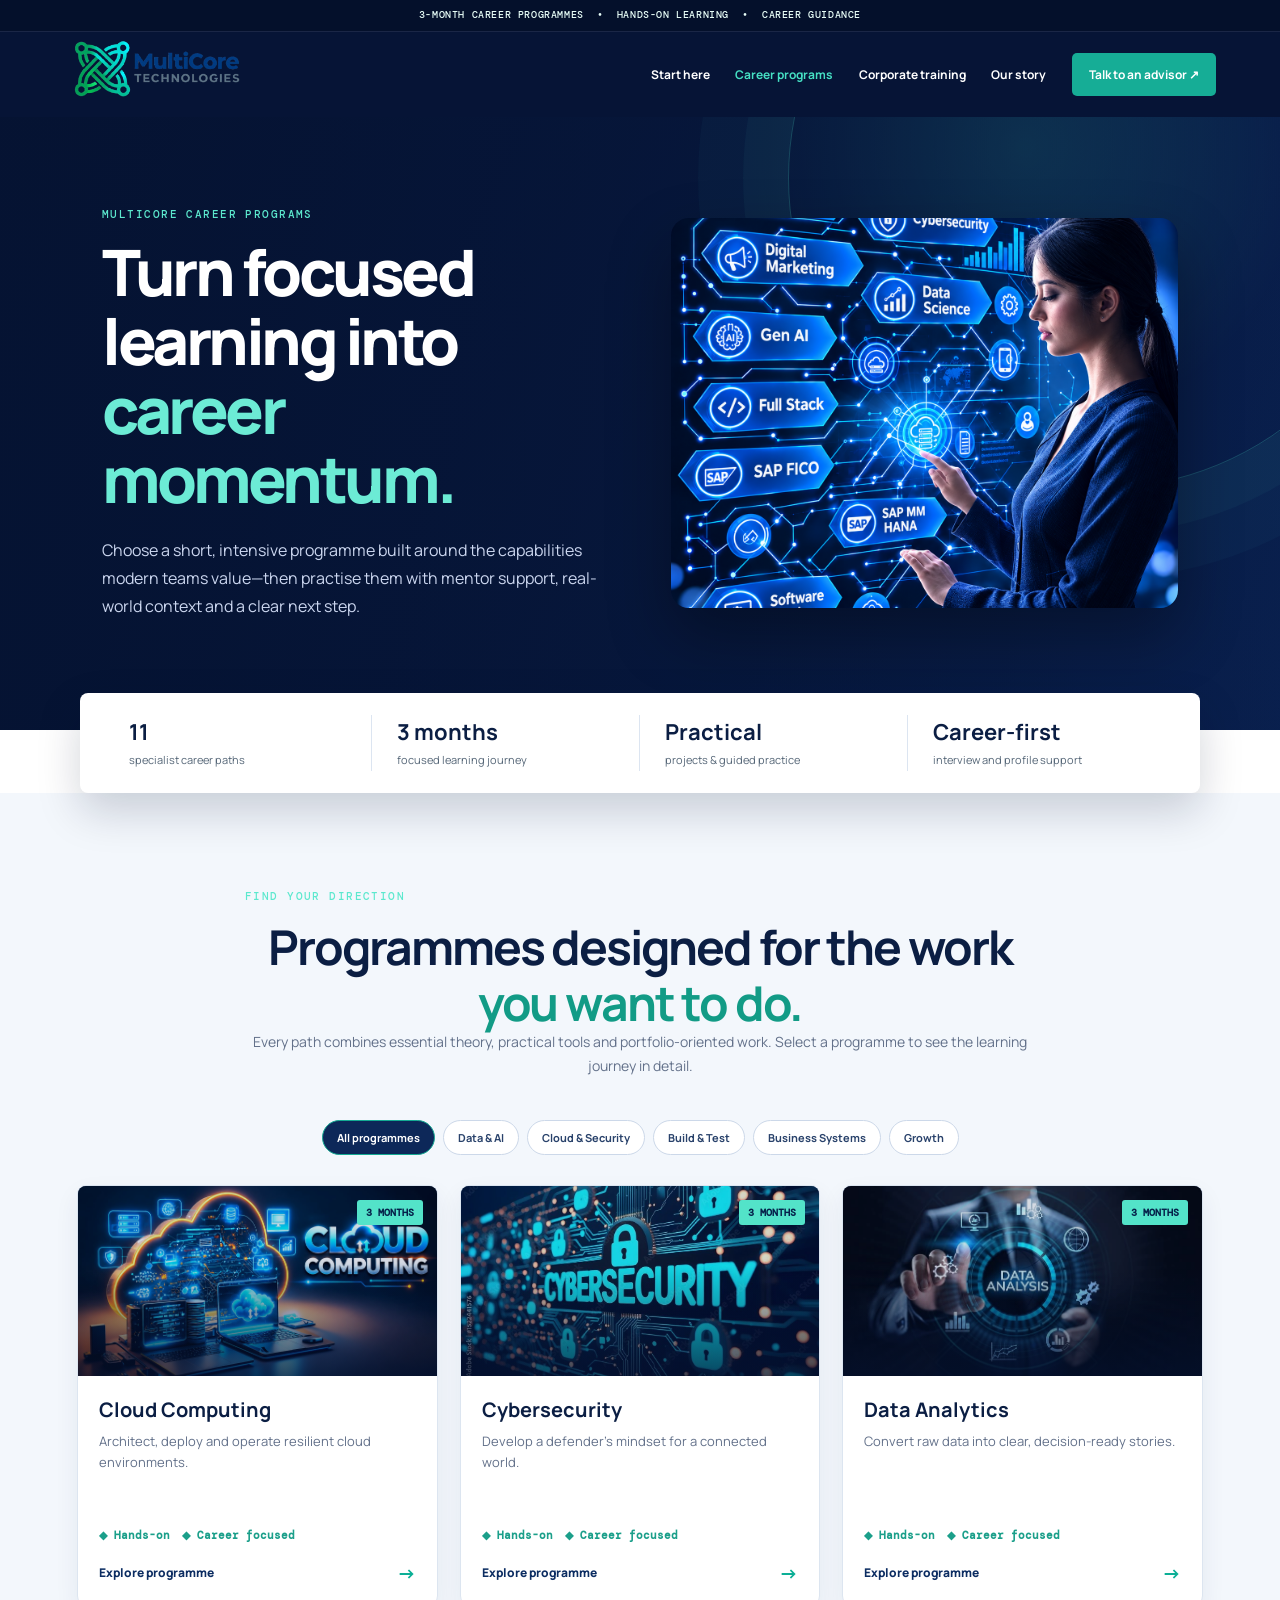
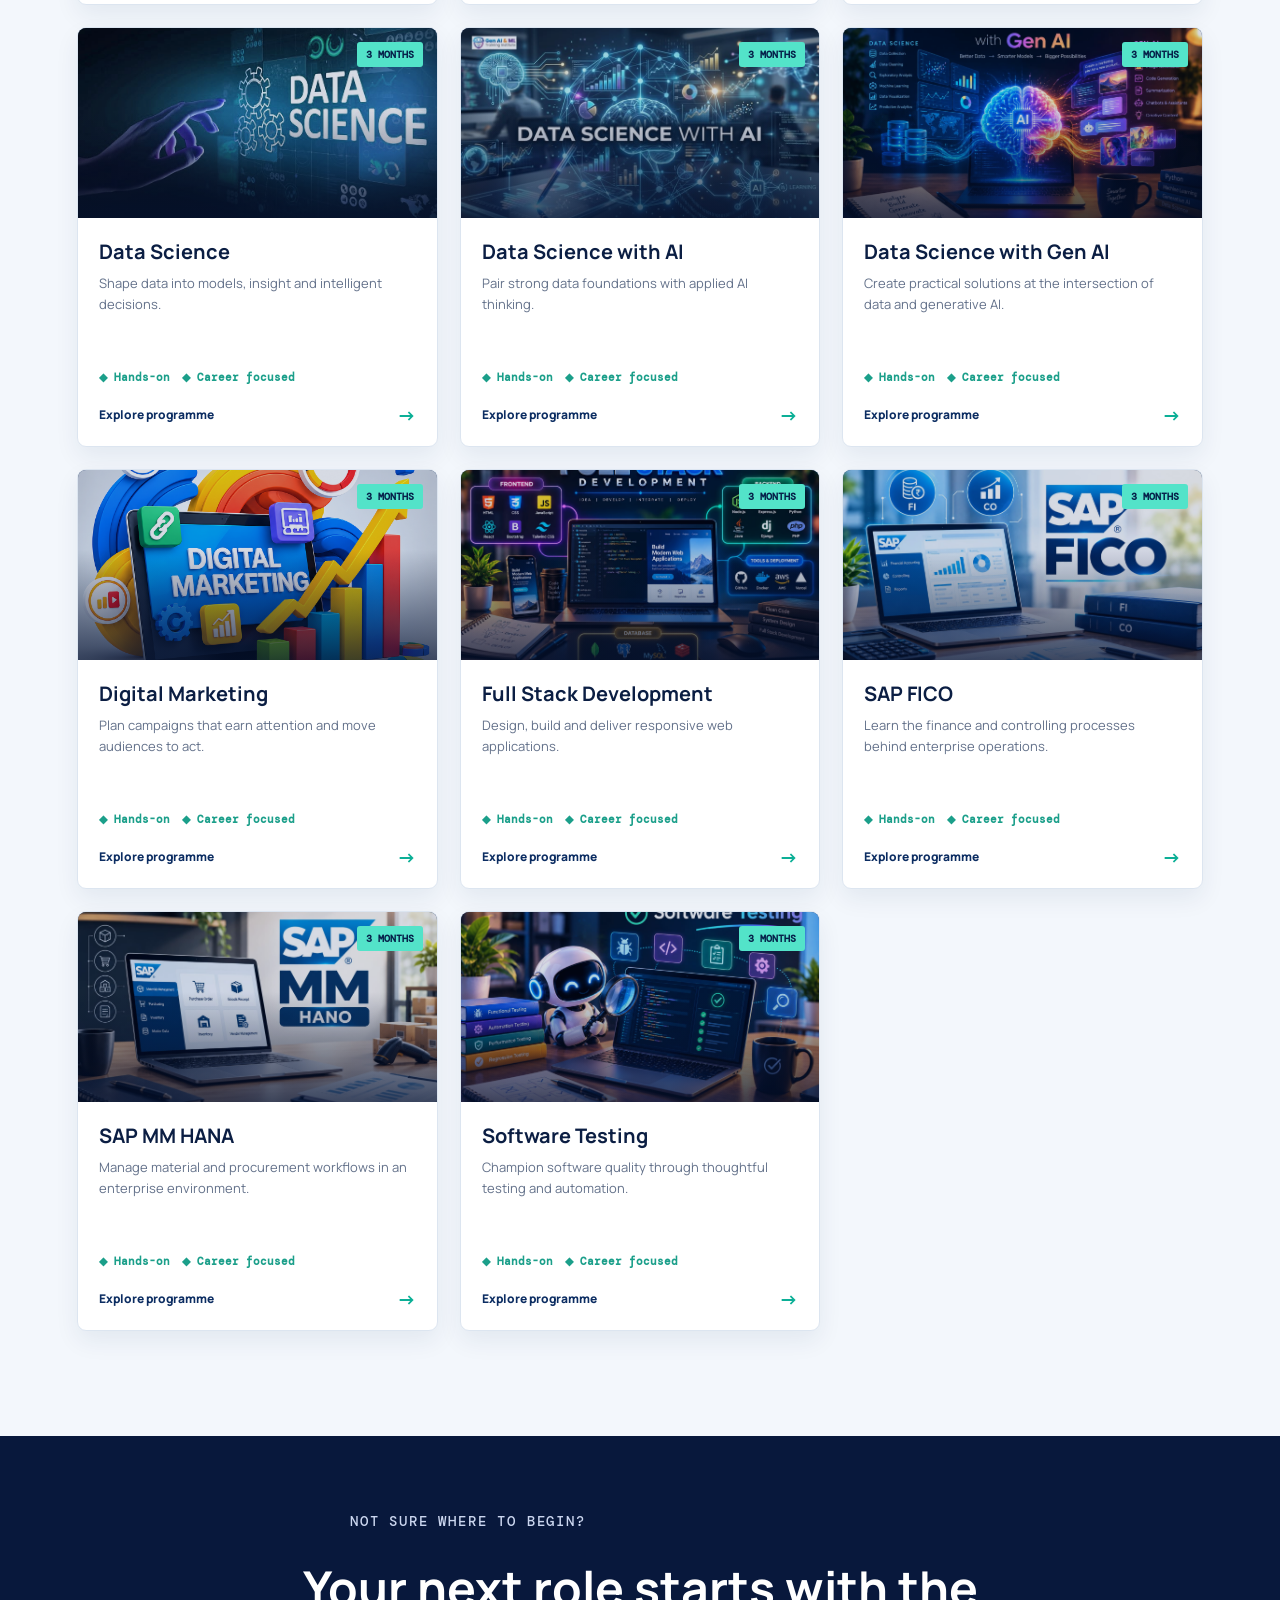
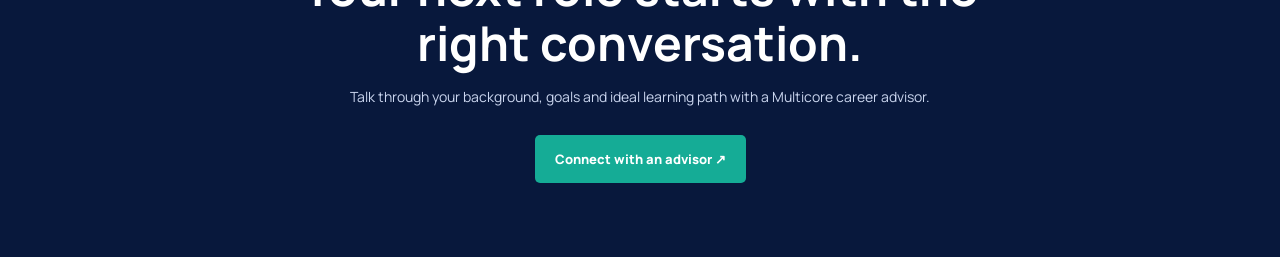
==== career-programs.html @ 1e570db9 "Initial commit" ====
<!doctype html>
<html lang="en">
<head>
  <meta charset="UTF-8" />
  <meta name="viewport" content="width=device-width, initial-scale=1.0" />
  <meta name="description" content="Explore career-focused Cloud Computing, Cybersecurity, Data Analytics, Data Science, AI, Digital Marketing, Full Stack Development, SAP and Software Testing programs in Chennai." />
  <meta name="keywords" content="cloud computing course, cybersecurity course, data analytics course, data science course, data science with AI course, data science with Gen AI course, digital marketing course, full stack development course, SAP FICO course, SAP MM HANA course, software testing course" />
  <title>Career Programs in Cloud, Data, AI, SAP &amp; Software | Multicore Technologies</title>
  <link rel="preconnect" href="https://fonts.googleapis.com" />
  <link rel="preconnect" href="https://fonts.gstatic.com" crossorigin />
  <link href="https://fonts.googleapis.com/css2?family=DM+Mono:wght@400;500&family=Manrope:wght@400;500;600;700;800&display=swap" rel="stylesheet" />
  <link rel="stylesheet" href="styles.css" />
  <link rel="stylesheet" href="protection.css" />
  <script src="seo-protection.js" defer></script>
  <style>
    :root{--cp-navy:#061436;--cp-blue:#0d2859;--cp-mint:#46e0c4;--cp-ink:#0b1e43;--cp-soft:#f3f7fc}
    *{box-sizing:border-box}body{margin:0;color:var(--cp-ink);font-family:Manrope,Arial,sans-serif;background:#fff}.cp-top{padding:8px 5vw;background:#04102b;color:#e9fff9;text-align:center;font:500 10px/1.45 "DM Mono",monospace;letter-spacing:.06em}.cp-nav{height:86px;padding:0 5vw;display:flex;align-items:center;gap:30px;background:var(--cp-navy);border-top:1px solid rgba(255,255,255,.08)}.cp-nav img{width:182px;height:auto}.cp-nav nav{margin-left:auto;display:flex;align-items:center;gap:clamp(14px,2vw,32px)}.cp-nav a{color:#fff;text-decoration:none;font-size:12px;font-weight:700}.cp-nav .active{color:var(--cp-mint)}.cp-nav .talk{padding:13px 17px;background:#16ad96;border-radius:5px}.cp-hero{min-height:435px;padding:76px 8vw 60px;position:relative;overflow:hidden;color:#fff;background:radial-gradient(circle at 80% 5%,rgba(57,226,197,.25),transparent 24%),linear-gradient(115deg,#07143a,#0c2860)}.cp-hero:after{content:"";position:absolute;width:620px;height:620px;border:1px solid rgba(84,234,208,.22);border-radius:50%;right:-130px;top:-250px;box-shadow:0 0 0 45px rgba(74,225,200,.04),0 0 0 90px rgba(74,225,200,.03)}.eyebrow{margin:0 0 16px;color:#5ce8ce;font:500 11px "DM Mono",monospace;letter-spacing:.13em;text-transform:uppercase}.cp-hero h1{position:relative;z-index:1;max-width:760px;margin:0;font-size:clamp(40px,5vw,69px);line-height:1.08;letter-spacing:-.055em}.cp-hero h1 em{color:#6cebd5;font-style:normal}.cp-hero p:not(.eyebrow){position:relative;z-index:1;max-width:600px;margin:23px 0 0;color:#cbd6ef;font-size:16px;line-height:1.75}.cp-stats{position:relative;z-index:2;max-width:1120px;margin:-37px auto 0;padding:22px 24px;display:grid;grid-template-columns:repeat(4,1fr);background:#fff;border-radius:8px;box-shadow:0 18px 44px rgba(4,16,43,.18)}.cp-stats div{padding:2px 25px;border-right:1px solid #dce5f1}.cp-stats div:last-child{border:0}.cp-stats strong{display:block;font-size:22px}.cp-stats span{font-size:11px;color:#567;line-height:1.45}.programmes{padding:96px 6vw 105px;background:var(--cp-soft)}.section-head{max-width:790px;margin:0 auto 42px;text-align:center}.section-head h2{margin:0;font-size:clamp(30px,4vw,48px);line-height:1.16;letter-spacing:-.045em}.section-head h2 em{font-style:normal;color:#129b86}.section-head p:not(.eyebrow){color:#63718a;font-size:14px;line-height:1.7}.filter-row{display:flex;justify-content:center;flex-wrap:wrap;gap:8px;margin-bottom:30px}.filter-row button{border:1px solid #ccd8e9;border-radius:99px;padding:9px 14px;background:#fff;color:#29426b;font:700 11px Manrope;cursor:pointer}.filter-row button.is-active,.filter-row button:hover{border-color:#14aa93;background:#0d2859;color:#fff}.course-grid{max-width:1200px;margin:auto;display:grid;grid-template-columns:repeat(3,1fr);gap:22px}.course-card{display:flex;flex-direction:column;color:inherit;text-decoration:none;min-height:420px;overflow:hidden;background:#fff;border:1px solid #dce5f0;border-radius:9px;box-shadow:0 10px 24px rgba(20,43,80,.07);transition:transform .2s,box-shadow .2s}.course-card:hover{transform:translateY(-6px);box-shadow:0 18px 36px rgba(20,43,80,.15)}.course-card__image{height:190px;position:relative;overflow:hidden;background:#0b2456}.course-card__image img{width:100%;height:100%;object-fit:cover;opacity:.84;transition:transform .3s}.course-card:hover img{transform:scale(1.06)}.course-card__image:after{content:"";position:absolute;inset:0;background:linear-gradient(180deg,transparent 42%,rgba(4,17,46,.72))}.course-card__tag{position:absolute;z-index:1;right:14px;top:14px;padding:6px 9px;border-radius:3px;background:#53e3c9;color:#06214a;font:700 10px "DM Mono",monospace}.course-card__body{padding:21px 21px 18px;display:flex;flex:1;flex-direction:column}.course-card h3{margin:0 0 9px;font-size:20px;line-height:1.25}.course-card p{margin:0;color:#63718a;font-size:13px;line-height:1.65}.course-card__meta{display:flex;gap:12px;margin-top:auto;padding-top:17px;color:#1b9f8a;font:700 11px "DM Mono",monospace}.course-card__link{margin-top:18px;display:flex;justify-content:space-between;align-items:center;color:#0c2d62;text-decoration:none;font-size:12px;font-weight:800}.course-card__link span{font-size:19px;color:#0baf96}.cp-cta{padding:74px 8vw;background:#08183c;color:#fff;text-align:center}.cp-cta h2{max-width:780px;margin:0 auto 14px;font-size:clamp(30px,4vw,48px);line-height:1.16}.cp-cta p{max-width:580px;margin:0 auto 26px;color:#cbd6ef;font-size:14px;line-height:1.7}.cp-cta a{display:inline-block;padding:15px 20px;background:#15ac96;border-radius:5px;color:#fff;text-decoration:none;font-size:13px;font-weight:800}@media(max-width:850px){.cp-nav nav{display:none}.cp-nav{justify-content:space-between}.cp-stats{margin:-25px 20px 0;grid-template-columns:1fr 1fr;gap:15px}.cp-stats div:nth-child(2){border:0}.course-grid{grid-template-columns:1fr 1fr}.programmes{padding:70px 5vw}.cp-hero{padding-left:6vw}}@media(max-width:540px){.cp-nav{height:70px}.cp-nav img{width:150px}.cp-hero{min-height:390px;padding:65px 7vw}.cp-stats{padding:17px 7px}.cp-stats div{padding:2px 14px}.cp-stats strong{font-size:18px}.course-grid{grid-template-columns:1fr}.course-card{min-height:390px}.course-card__image{height:180px}}
    /* Career-programme enhancements */
    .cp-hero{min-height:600px;padding:90px 8vw 110px}.cp-hero__video{position:absolute;inset:0;width:100%;height:100%;object-fit:cover;opacity:.27;pointer-events:none}.cp-hero:before{content:"";position:absolute;z-index:0;inset:0;background:linear-gradient(90deg,rgba(5,19,50,.94),rgba(5,19,50,.68) 57%,rgba(5,19,50,.4))}.cp-hero__inner{position:relative;z-index:1;max-width:1320px;margin:auto;display:grid;grid-template-columns:minmax(0,1.02fr) minmax(360px,.98fr);align-items:center;gap:42px}.cp-hero__copy{animation:slideFromLeft .8s cubic-bezier(.22,1,.36,1) both}.cp-hero__art{justify-self:end;width:min(100%,550px);height:390px;overflow:hidden;border-radius:18px;box-shadow:0 28px 64px rgba(0,0,0,.33);animation:slideFromRight .9s .12s cubic-bezier(.22,1,.36,1) both}.cp-hero__art img{width:100%;height:100%;object-fit:cover;object-position:center}.cp-hero h1,.cp-hero p:not(.eyebrow){position:static}.section-head{opacity:0;transform:translateY(32px);transition:opacity .6s cubic-bezier(.22,1,.36,1),transform .6s cubic-bezier(.22,1,.36,1)}.section-head.is-visible{opacity:1;transform:none}.course-card:not(.is-visible){opacity:0;transform:translateY(34px)}.course-card.is-visible{animation:cardReveal .55s cubic-bezier(.22,1,.36,1) both;animation-delay:calc(var(--row-index) * 180ms)}@keyframes slideFromLeft{from{opacity:0;transform:translateX(-52px)}to{opacity:1;transform:none}}@keyframes slideFromRight{from{opacity:0;transform:translateX(70px)}to{opacity:1;transform:none}}@keyframes cardReveal{to{opacity:1;transform:none}}@media(prefers-reduced-motion:reduce){.cp-hero__copy,.cp-hero__art,.course-card.is-visible{animation:none}.section-head,.course-card:not(.is-visible){opacity:1;transform:none}}@media(max-width:850px){.cp-hero__inner{grid-template-columns:1fr}.cp-hero__art{justify-self:start;width:min(100%,600px);height:300px}}@media(max-width:540px){.cp-hero{min-height:0;padding:60px 7vw 75px}.cp-hero__art{height:230px}}
  </style>
</head>
<body>
  <div class="cp-top">3-MONTH CAREER PROGRAMMES &nbsp;•&nbsp; HANDS-ON LEARNING &nbsp;•&nbsp; CAREER GUIDANCE</div>
  <header class="cp-nav"><a href="index.html"><img src="assets/multicore-logo-new.png" alt="Multicore Technologies" /></a><nav><a href="index.html">Start here</a><a class="active" href="career-programs.html">Career programs</a><a href="corporate-training.html">Corporate training</a><a href="index.html#our-story">Our story</a><a class="talk" href="index.html#contact">Talk to an advisor ↗</a></nav></header>
  <main>
    <section class="cp-hero"><video class="cp-hero__video" autoplay muted loop playsinline aria-hidden="true"><source src="assets/analytics-hero.mp4" type="video/mp4"></video><div class="cp-hero__inner"><div class="cp-hero__copy"><p class="eyebrow">Multicore Career Programs</p><h1>Turn focused learning into <em>career momentum.</em></h1><p>Choose a short, intensive programme built around the capabilities modern teams value—then practise them with mentor support, real-world context and a clear next step.</p></div><div class="cp-hero__art"><img src="assets/career-images/hero%20section.png" alt="Career programmes across cloud, data, AI and business technology" /></div></div></section>
    <section class="cp-stats" aria-label="Programme highlights"><div><strong>11</strong><span>specialist career paths</span></div><div><strong>3 months</strong><span>focused learning journey</span></div><div><strong>Practical</strong><span>projects &amp; guided practice</span></div><div><strong>Career-first</strong><span>interview and profile support</span></div></section>
    <section class="programmes"><div class="section-head"><p class="eyebrow">Find your direction</p><h2>Programmes designed for the work <em>you want to do.</em></h2><p>Every path combines essential theory, practical tools and portfolio-oriented work. Select a programme to see the learning journey in detail.</p></div><div class="filter-row" aria-label="Course filters"><button class="is-active" data-filter="all">All programmes</button><button data-filter="data">Data &amp; AI</button><button data-filter="cloud">Cloud &amp; Security</button><button data-filter="build">Build &amp; Test</button><button data-filter="business">Business Systems</button><button data-filter="growth">Growth</button></div><div class="course-grid" id="course-grid"></div></section>
    <section class="cp-cta"><p class="eyebrow">Not sure where to begin?</p><h2>Your next role starts with the right conversation.</h2><p>Talk through your background, goals and ideal learning path with a Multicore career advisor.</p><a href="index.html#contact">Connect with an advisor ↗</a></section>
  </main>
  <script src="courses.js"></script><script>
    const grid=document.querySelector('#course-grid');
    const imageMap={cloud:'assets/course-cloud.jpeg',security:'assets/career-images/cybersecurity.png',analytics:'assets/career-images/data%20analytics.png',science:'assets/career-images/data%20science.png',ai:'assets/career-images/data%20science%20with%20ai.png',genai:'assets/course-genai.jpeg',marketing:'assets/career-images/digital%20marketing.png',fullstack:'assets/course-fullstack.jpeg',fico:'assets/course-fico.jpeg',mm:'assets/course-mm.jpeg',testing:'assets/course-testing.jpeg'};
    let observer;
    function card(c,index){return `<a class="course-card" data-category="${c.category}" style="--row-index:${Math.floor(index / 3)}" href="course.html?course=${c.key}" aria-label="Explore ${c.title} programme"><div class="course-card__image"><img src="${imageMap[c.key]}" alt="${c.title} programme"/><span class="course-card__tag">3 MONTHS</span></div><div class="course-card__body"><h3>${c.title}</h3><p>${c.cardText}</p><div class="course-card__meta"><span>◆ Hands-on</span><span>◆ Career focused</span></div><span class="course-card__link">Explore programme <span>→</span></span></div></a>`}
    function revealCards(){const cards=grid.querySelectorAll('.course-card');if(observer)observer.disconnect();observer=new IntersectionObserver(entries=>entries.forEach(entry=>{if(entry.isIntersecting){cards.forEach(item=>item.classList.add('is-visible'));observer.disconnect()}}),{threshold:.12});observer.observe(grid)}
    function render(filter='all'){const courses=filter==='all'?COURSES:COURSES.filter(course=>course.category===filter);grid.innerHTML=courses.map(card).join('');revealCards()}
    document.querySelectorAll('[data-filter]').forEach(button=>button.addEventListener('click',()=>{document.querySelectorAll('[data-filter]').forEach(item=>item.classList.remove('is-active'));button.classList.add('is-active');render(button.dataset.filter)}));
    const heading=document.querySelector('.section-head');
    const headingObserver=new IntersectionObserver(entries=>entries.forEach(entry=>{if(entry.isIntersecting){heading.classList.add('is-visible');headingObserver.disconnect()}}),{threshold:.25});
    headingObserver.observe(heading);
    const requestedFilter=new URLSearchParams(location.search).get('filter');
    const filterButton=document.querySelector(`[data-filter="${requestedFilter}"]`);
    if(filterButton){document.querySelectorAll('[data-filter]').forEach(item=>item.classList.remove('is-active'));filterButton.classList.add('is-active');render(requestedFilter)}else render();
  </script>
</body></html>
---- styles.css ----
:root{--navy:#071436;--navy2:#0d2154;--violet:#6c51ef;--violet-light:#ede9ff;--paper:#fbfbff;--surface:#f4f5fb;--ink:#11172c;--muted:#667088;--line:#e1e4ef;--green:#16aa92}*{box-sizing:border-box}html{scroll-behavior:smooth}body{margin:0;background:var(--paper);color:var(--ink);font-family:Manrope,Arial,sans-serif}button,input,select,textarea{font:inherit}button{cursor:pointer}a{color:inherit}.announcement{min-height:42px;padding:9px 4vw;background:#06132f;color:#eafff9;display:flex;gap:14px;justify-content:center;align-items:center;text-align:center;font:500 11px/1.25 "DM Mono",monospace;letter-spacing:.03em}.announcement a,footer a{color:#42e1c5;display:flex;gap:5px;align-items:center;font-weight:700;text-decoration:none;white-space:nowrap}.announcement svg,footer svg{width:13px}.site-header{height:95px;padding:0 5vw;display:flex;align-items:center;justify-content:space-between;border-bottom:1px solid rgba(255,255,255,.13);background:var(--navy);position:sticky;top:0;z-index:5}.brand img{display:block;width:205px;height:auto;filter:brightness(1.2) saturate(1.2) drop-shadow(0 0 12px rgba(49,224,189,.26))}.desktop-nav{display:flex;gap:clamp(12px,1.4vw,25px);margin-left:auto;margin-right:clamp(16px,2.6vw,40px)}.desktop-nav a{font-size:11px;font-weight:700;color:#fff;text-decoration:none;white-space:nowrap;transition:color .18s ease,text-shadow .18s ease}.desktop-nav a:hover,.desktop-nav a:focus-visible{color:#42e1c5;text-shadow:0 0 13px rgba(66,225,197,.35);outline:0}.header-action,.primary-button{border:0;border-radius:5px;background:var(--green);color:#fff;font-weight:800;font-size:13px;padding:14px 18px;display:inline-flex;align-items:center;gap:12px;text-decoration:none;box-shadow:0 8px 18px rgba(12,161,137,.22)}.header-action svg,.primary-button svg{width:16px}.header-action:hover,.primary-button:hover{background:#128e7b}.hero{min-height:625px;display:grid;grid-template-columns:1.08fr .92fr;position:relative;overflow:hidden;background:#071436;border-bottom:1px solid rgba(255,255,255,.12)}.hero:before{content:"";position:absolute;inset:0;pointer-events:none;opacity:.76;background:radial-gradient(circle at 76% 26%,rgba(45,215,183,.16),transparent 20%),radial-gradient(circle at 57% 89%,rgba(89,105,255,.24),transparent 29%),linear-gradient(118deg,transparent 45%,rgba(54,228,196,.07) 46%,transparent 47%)}.hero:after{content:"";position:absolute;width:62vw;height:62vw;right:-24vw;top:-37vw;border:1px solid rgba(83,234,204,.19);border-radius:50%;box-shadow:0 0 0 52px rgba(83,234,204,.035),0 0 0 104px rgba(83,234,204,.02);animation:hero-pulse 7s ease-in-out infinite;pointer-events:none}.hero-copy,.hero-art{position:relative;z-index:1}.hero-copy{padding:68px 7vw 62px 10vw;align-self:center;color:#fff}.eyebrow{margin:0 0 18px;font:500 11px/1.2 "DM Mono",monospace;text-transform:uppercase;letter-spacing:.1em;color:var(--violet);display:flex;gap:9px;align-items:center}.eyebrow span{width:22px;height:2px;background:currentColor;display:block}h1,h2,h3,p{margin-top:0}h1{font-size:clamp(42px,4.15vw,65px);line-height:1.1;letter-spacing:0;margin-bottom:20px;font-weight:800}em{font-style:normal;color:#8e78ff}.hero-copy .eyebrow{color:#42e1c5}.hero-copy h1 em{color:#73efd9;text-shadow:0 0 22px rgba(66,225,197,.18)}.hero-intro{max-width:570px;line-height:1.63;font-size:14px;color:#c7cde1;margin-bottom:26px}.hero-intro strong{color:#fff}.hero-actions{display:flex;gap:22px;align-items:center}.text-button{border:0;padding:0;background:transparent;color:#fff;font-size:13px;font-weight:800;display:flex;gap:8px;align-items:center}.text-button:hover{color:#42e1c5}.text-button svg{width:15px}.hero-art{min-height:625px;overflow:hidden;background:linear-gradient(135deg,rgba(9,36,72,.35),rgba(7,20,54,.08))}.hero-image{position:absolute;top:50%;right:10vw;width:min(72%,500px);height:auto;aspect-ratio:1.08;display:block;object-fit:cover;object-position:center 60%;border-radius:76px 22px 76px 22px;box-shadow:0 22px 52px rgba(0,7,25,.42),0 0 0 1px rgba(127,255,230,.16);transform:translateY(-50%)}.hero-art:after{content:"";position:absolute;inset:0;background:linear-gradient(90deg,rgba(7,20,54,.44),transparent 48%);pointer-events:none}.hero-note,.art-label{z-index:1}.hero-note{position:absolute;bottom:60px;left:55px;padding:17px 21px;background:#fff;display:flex;gap:12px;align-items:center;box-shadow:8px 8px 0 rgba(0,0,0,.18)}.hero-note p{margin:0;font-size:12px;line-height:1.55;font-weight:800;color:var(--ink)}.note-icon{width:36px;height:36px;display:grid;place-items:center;background:#dcfff7;color:#078d79}.note-icon svg{width:17px}.art-label{position:absolute;right:49px;bottom:35px;margin:0;font:500 10px/1.7 "DM Mono",monospace;letter-spacing:.12em;color:#d5fff5;text-align:right}.art-label span{color:#65e6cf}.trust-strip{display:grid;grid-template-columns:repeat(5,1fr);padding:24px 10vw;background:#fff;border-bottom:1px solid var(--line)}.trust-strip div{padding:4px 22px;border-right:1px solid var(--line);display:grid;gap:3px}.trust-strip div:first-child{padding-left:0}.trust-strip div:last-child{border:0}.trust-strip strong{font-size:12px}.trust-strip span{font:500 11px "DM Mono",monospace;color:#078d79}.section{padding:115px 10vw}.section-heading{display:flex;justify-content:space-between;gap:60px;align-items:end;margin-bottom:50px}.section-heading h2,.approach h2,.contact h2{font-size:clamp(35px,4vw,57px);line-height:1.12;letter-spacing:0;margin:0;font-weight:800}.section-heading>p{max-width:340px;margin:0;color:var(--muted);font-size:14px;line-height:1.75}.program-grid{display:grid;grid-template-columns:1.05fr 1fr 1fr;grid-auto-rows:295px;gap:14px}.program-card{padding:25px;position:relative;text-decoration:none;color:var(--ink);display:flex;flex-direction:column;overflow:hidden;background:var(--surface);border:1px solid var(--line);border-radius:6px;transition:transform .2s ease,box-shadow .2s ease}.program-card:hover{transform:translateY(-5px);box-shadow:0 16px 30px rgba(19,28,64,.11)}.program-card.featured{grid-row:span 2;background:var(--violet-light);border-color:#dcd5ff}.program-card.dark{background:var(--navy);border-color:var(--navy);color:#fff}.program-card.coral{background:#e8edff;border-color:#d8e0ff}.program-card.light{background:#fff}.program-card.lime{background:#f0edff;border-color:#dfd9ff}.course-number{font:400 11px "DM Mono",monospace;margin-bottom:auto;opacity:.7}.program-card>svg{width:41px;height:41px;margin-bottom:22px;stroke-width:1.5;color:var(--violet)}.program-card.dark>svg{color:#a695ff}.program-card h3{font-size:25px;margin:0 0 8px}.program-card>p:not(.course-number){font-size:13px;line-height:1.65;margin:0;opacity:.8}.program-card span{color:var(--violet);font-weight:800;font-size:12px;margin-top:20px;display:flex;align-items:center;gap:6px}.program-card.dark span{color:#c7bcff}.program-card span svg{width:15px}.approach{background:var(--navy);color:#fff;display:grid;grid-template-columns:1fr 1fr;gap:10vw;align-items:center}.approach-copy .eyebrow{color:#bdb4ff}.approach-copy h2{margin-bottom:28px}.approach-copy>p:not(.eyebrow){line-height:1.8;font-size:15px;color:#c6cee4;max-width:530px}.inline-link{display:inline-flex;gap:10px;align-items:center;color:#b9aaff;font-weight:800;text-decoration:none;font-size:13px;margin-top:16px}.inline-link svg{width:17px}.approach-visual{height:360px;position:relative;background:var(--navy2);overflow:hidden;display:grid;place-items:center}.core-word{width:105px;height:105px;border-radius:50%;background:var(--violet);color:#fff;display:grid;place-items:center;font-size:28px;font-weight:800;z-index:2}.orbit{position:absolute;border:1px solid rgba(210,216,255,.55);border-radius:50%}.orbit-1{width:280px;height:135px;transform:rotate(-25deg)}.orbit-2{width:350px;height:180px;transform:rotate(55deg)}.visual-tag{z-index:3;background:#fff;color:var(--ink);padding:7px 10px;font:500 10px "DM Mono",monospace;position:absolute}.tag-1{top:55px;left:51px}.tag-2{right:36px;top:137px}.tag-3{bottom:45px;left:95px}.modes{background:#f3f4fb}.mode-grid{display:grid;grid-template-columns:repeat(3,1fr);gap:14px}.mode-grid article{background:#fff;padding:34px 30px;min-height:230px;border:1px solid var(--line);border-top:4px solid var(--violet);border-radius:6px}.mode-grid article:nth-child(2){border-top-color:#5474e8}.mode-grid article:nth-child(3){border-top-color:#9a84ff}.mode-grid svg{width:31px;height:31px;margin-bottom:32px;stroke-width:1.5;color:var(--violet)}.mode-grid h3{font-size:18px;margin-bottom:10px}.mode-grid p{font-size:13px;line-height:1.75;color:var(--muted);margin:0}.contact{padding:100px 10vw;display:grid;grid-template-columns:1.2fr .8fr;gap:80px;background:linear-gradient(112deg,#16aa92,#087666);color:#fff}.contact .eyebrow{color:#d7fff5}.contact h2 em{color:#fff}.contact-details{border-left:1px solid rgba(255,255,255,.36);padding-left:40px;display:flex;flex-direction:column;gap:20px;align-items:flex-start}.contact-details a,.contact-details p{margin:0;color:#fff;font-size:14px;line-height:1.7;text-decoration:none;font-weight:700}.contact-details svg{width:16px;vertical-align:middle;margin-right:5px}.contact .primary-button{background:var(--navy);color:#fff;margin-top:10px}footer{padding:25px 10vw;background:#050e29;color:#bfc9e2;font:400 11px "DM Mono",monospace;display:flex;justify-content:space-between}.modal-backdrop{position:fixed;inset:0;z-index:20;background:rgba(5,14,41,.78);backdrop-filter:blur(6px);display:grid;place-items:center;padding:24px}.modal-backdrop.is-hidden{display:none}.enquiry-card{width:min(1040px,100%);max-height:calc(100vh - 48px);overflow:auto;display:grid;grid-template-columns:.82fr 1.18fr;background:#fff;border-radius:8px;box-shadow:0 22px 65px rgba(5,14,41,.34);position:relative}.close-modal{position:absolute;top:16px;right:16px;width:38px;height:38px;border:0;border-radius:50%;background:rgba(7,20,54,.8);color:#fff;display:grid;place-items:center;z-index:2}.close-modal svg{width:18px}.modal-art{min-height:660px;background:#062462;overflow:hidden}.modal-art img{display:block;width:100%;height:100%;object-fit:cover;object-position:center}#enquiry-form{padding:45px 48px 34px;display:grid;grid-template-columns:1fr 1fr;gap:14px 17px;align-content:start}#enquiry-form>label{padding:0;margin:0;display:grid;gap:7px;color:var(--ink);font-size:11px;font-weight:800}#enquiry-form input,#enquiry-form select,#enquiry-form textarea{width:100%;border:1px solid #dce0ea;background:#fff;padding:11px 12px;border-radius:5px;color:var(--ink);font-size:12px;outline-color:var(--violet)}#enquiry-form .form-heading,#enquiry-form .full-width,#enquiry-form .submit-button,#enquiry-form .privacy-note{grid-column:span 2}.form-heading{padding-right:40px;margin-bottom:5px}.form-heading h2{font-size:30px;line-height:1.16;margin:0 0 12px;font-weight:800}.form-heading h2 em{display:block;color:var(--violet)}.form-heading p{margin:0;color:var(--muted);font-size:13px;line-height:1.65}.consultation{margin-top:3px;padding-top:18px;border-top:1px solid var(--line)}.consultation h3{margin:0 0 11px;font-size:15px;line-height:1.35;text-transform:uppercase}.consultation h3 svg{width:16px;vertical-align:middle;color:var(--violet)}.consultation label{display:grid;gap:7px;color:var(--ink);font-size:11px;font-weight:800}.consultation textarea{resize:vertical;min-height:64px}.submit-button{justify-content:center;margin-top:2px;background:var(--navy)}.privacy-note{margin:0;display:flex;align-items:center;justify-content:center;gap:6px;color:#78839a;font-size:11px;font-weight:600}.privacy-note svg{width:13px;color:var(--violet)}.enquiry-status{position:absolute;z-index:4;inset:0;display:grid;place-items:center;padding:26px;opacity:0;pointer-events:none}.enquiry-status__panel{width:min(510px,100%);padding:48px 45px 43px;background:#fff;color:var(--ink);text-align:center;border-radius:8px;box-shadow:0 25px 70px rgba(5,14,41,.38);transform:translateY(18px) scale(.95)}.enquiry-status__eyebrow{margin:0 0 19px;font:500 10px/1.2 "DM Mono",monospace;letter-spacing:.12em;text-transform:uppercase;color:var(--violet)}.enquiry-status h2{margin:0 0 18px;font-size:33px;line-height:1.16}.enquiry-status p:not(.enquiry-status__eyebrow){max-width:360px;margin:0 auto;color:var(--muted);font-size:14px;line-height:1.7}.enquiry-status strong{display:block;margin-top:18px;color:var(--ink);font-size:15px;line-height:1.5}.is-showing-status .enquiry-card{pointer-events:none;opacity:.13;transform:scale(.96);filter:blur(3px)}.is-showing-status .enquiry-status{opacity:1;pointer-events:auto}.is-showing-status .enquiry-status__panel{animation:status-arrive .42s cubic-bezier(.22,.8,.3,1) forwards}.is-success .enquiry-status__panel{border-top:5px solid var(--violet)}.is-farewell .enquiry-status__panel{border-top:5px solid #a9afbd}@keyframes status-arrive{to{transform:translateY(0) scale(1)}}@keyframes hero-pulse{0%,100%{transform:scale(1);opacity:.55}50%{transform:scale(1.08);opacity:1}}@media(max-width:1120px){.desktop-nav{gap:13px;margin-right:18px}.desktop-nav a{font-size:10px}.brand img{width:170px}.header-action{padding:13px 14px}}@media(max-width:850px){.desktop-nav{display:none}.hero{grid-template-columns:1fr}.hero-copy{padding:62px 8vw 58px}.hero-art{min-height:380px}.hero-image{top:50%;right:8%;width:min(74%,440px);height:78%;transform:translateY(-50%);border-radius:58px 18px 58px 18px}.trust-strip{padding:20px 8vw;grid-template-columns:1fr 1fr;gap:14px}.trust-strip div:nth-child(2),.trust-strip div:nth-child(4){border-right:0}.trust-strip div:nth-child(3),.trust-strip div:nth-child(5){padding-left:0}.section,.contact{padding:75px 8vw}.program-grid{grid-template-columns:1fr 1fr;grid-auto-rows:260px}.program-card.featured{grid-row:span 1}.approach,.contact{grid-template-columns:1fr;gap:45px}.contact-details{border-left:0;border-top:1px solid rgba(255,255,255,.36);padding:30px 0 0}.enquiry-card{grid-template-columns:1fr;max-width:610px}.modal-art{min-height:230px;max-height:260px}.modal-art img{object-position:center 48%}#enquiry-form{padding:32px 34px}}@media(max-width:540px){.announcement{font-size:9px;line-height:1.45;padding:8px 7vw}.announcement a{display:none}.site-header{height:75px}.brand img{width:150px}.header-action{font-size:0;width:40px;height:40px;padding:0;justify-content:center}.header-action svg{width:17px}.hero-copy{padding:58px 8vw}.hero-copy h1{font-size:39px}.hero-intro{font-size:13px}.hero-actions{flex-wrap:wrap;gap:18px}.hero-art{min-height:310px}.hero-image{right:8%;width:76%;height:78%;border-radius:46px 16px 46px 16px}.hero-note{bottom:24px;left:8%;padding:13px 15px}.hero-note p{font-size:10px}.note-icon{width:31px;height:31px}.art-label{display:none}.trust-strip{grid-template-columns:1fr;gap:0}.trust-strip div,.trust-strip div:nth-child(n){padding:13px 0;border-right:0;border-bottom:1px solid var(--line)}.trust-strip div:last-child{border-bottom:0}.section-heading{display:block;margin-bottom:36px}.section-heading>p{margin-top:18px}.program-grid,.mode-grid{grid-template-columns:1fr}.program-grid{grid-auto-rows:245px}.approach-visual{height:280px}.contact{padding:70px 8vw}.contact h2{font-size:39px}footer{padding:21px 8vw}.enquiry-card{max-height:calc(100vh - 28px)}.modal-backdrop{padding:14px}.modal-art{min-height:185px;max-height:210px}#enquiry-form{padding:27px 25px;grid-template-columns:1fr}#enquiry-form .form-heading,#enquiry-form .full-width,#enquiry-form .submit-button,#enquiry-form .privacy-note{grid-column:span 1}.form-heading{padding-right:24px}.form-heading h2{font-size:27px}.privacy-note{text-align:center;align-items:flex-start}.privacy-note svg{flex:0 0 auto;margin-top:1px}}@media(prefers-reduced-motion:reduce){.hero:after{animation:none}}
/* Connector-label layout and brush-style arrow overrides */
body .advantages .advantage-card h3{top:calc(50% - 75px);bottom:auto;left:calc(100% + (var(--gap) / 2));width:calc(var(--gap) + 54px);font-size:12px;line-height:1.35}body .advantages .advantage-card:not(.step-12)::after{top:calc(50% - 7px);height:92px;width:calc(100% + var(--gap) - 18px);background:transparent url("assets/journey-arrow.svg") center/100% 100% no-repeat}body .advantages .advantage-card:not(.step-12)::before{display:none}body .advantages .step-3::after,body .advantages .step-6::after,body .advantages .step-9::after{width:92px;height:102px;left:calc(50% - 46px);top:calc(100% + 8px);background-size:100% 100%;transform:rotate(90deg);transform-origin:center}body .advantages .step-4 h3,body .advantages .step-5 h3,body .advantages .step-10 h3,body .advantages .step-11 h3{left:calc(-1 * (var(--gap) / 2))}body .advantages .step-4::after,body .advantages .step-5::after,body .advantages .step-10::after,body .advantages .step-11::after{right:calc(100% + 8px);left:auto;transform:scaleX(-1);transform-origin:center}body .advantages .step-12 h3{top:calc(100% + 14px);bottom:auto;left:50%;width:calc(100% + 38px);font-size:13px;background:linear-gradient(115deg,#966b10,#ffd86b 23%,#fff5bc 49%,#d09b22 72%,#fff0a4)}@media(max-width:850px){body .advantages .advantage-card h3{font-size:10px}}@media(max-width:540px){body .advantages .advantage-journey{gap:130px}body .advantages .advantage-card h3{top:calc(100% + 12px);left:50%;width:calc(100% + 44px);font-size:13px}body .advantages .advantage-card:not(.step-12)::after{width:76px;height:92px;left:calc(50% - 38px);top:calc(100% + 62px);transform:rotate(90deg);transform-origin:center}body .advantages .step-4::after,body .advantages .step-5::after,body .advantages .step-10::after,body .advantages .step-11::after{left:calc(50% - 38px);right:auto;transform:rotate(90deg)}body .advantages .step-12 h3{top:calc(100% + 14px);left:50%;width:calc(100% + 38px)}}
body .advantages .step-3 h3,body .advantages .step-6 h3,body .advantages .step-9 h3{left:calc(100% + 22px);top:calc(100% + 8px);width:150px;text-align:left}body .advantages .step-3::after,body .advantages .step-6::after,body .advantages .step-9::after{top:calc(100% + 55px);height:55px}@media(max-width:540px){body .advantages .step-3 h3,body .advantages .step-6 h3,body .advantages .step-9 h3{left:50%;top:calc(100% + 12px);width:calc(100% + 44px);text-align:center}body .advantages .step-3::after,body .advantages .step-6::after,body .advantages .step-9::after{top:calc(100% + 62px);height:92px}}
/* Straight arrows link cards across a row; row ends loop to the next row. */
@media (min-width:541px){
  body .advantages .step-3::after,
  body .advantages .step-6::after,
  body .advantages .step-9::after{
    width:130px;
    height:calc(var(--tile) + 118px);
    left:100%;
    top:calc(50% - 10px);
    background-image:url("assets/journey-turn-arrow.svg");
    background-position:left top;
    background-size:100% 100%;
    transform:none;
    transform-origin:left top;
  }
  body .advantages .step-6::after{
    left:0;
    transform:scaleX(-1);
  }
}

/* Certificate showcase follows the Multicore advantage journey. */
.certificate-feature{position:relative;isolation:isolate;overflow:hidden;display:grid;grid-template-columns:minmax(0,.93fr) minmax(0,1.07fr);gap:clamp(45px,7vw,120px);align-items:center;padding:clamp(72px,9vw,130px) 10vw;background:#071436;color:#f7f9ff}
.certificate-feature::before{content:"";position:absolute;z-index:0;width:44vw;height:44vw;right:-17vw;top:-23vw;border:1px solid rgba(226,178,63,.22);border-radius:50%;box-shadow:0 0 0 48px rgba(226,178,63,.035),0 0 0 96px rgba(42,225,197,.025)}
.certificate-feature::after{content:"";position:absolute;z-index:0;inset:0;pointer-events:none;opacity:.6;background:linear-gradient(125deg,transparent 20%,rgba(34,211,186,.055) 52%,transparent 53%),radial-gradient(circle at 9% 85%,rgba(211,158,39,.12),transparent 23%)}
.certificate-feature__image{position:relative;z-index:1;padding:10px;border-radius:46px 12px 46px 12px;background:linear-gradient(135deg,#f8dc87,#ab7516 45%,#fff0ac);box-shadow:0 25px 55px rgba(0,0,0,.36),0 0 32px rgba(234,191,70,.15);transform:rotate(-2.2deg)}
.certificate-feature__image::after{content:"";position:absolute;inset:22px -18px -18px 22px;z-index:-1;border:1px solid rgba(82,236,209,.35);border-radius:42px 12px 42px 12px}
.certificate-feature__image img{display:block;width:100%;aspect-ratio:1.36;object-fit:cover;object-position:center;border-radius:35px 7px 35px 7px;background:#fff}
.certificate-feature__copy{position:relative;z-index:1;max-width:660px}
.certificate-feature__kicker{margin:0 0 18px;color:#f4cb5e;font:600 clamp(21px,2vw,31px)/1.25 Cinzel,serif;letter-spacing:.11em;text-transform:uppercase}
.certificate-feature__kicker span{color:#e8b742}
.certificate-feature h2{margin:0 0 20px;color:#f2c653;font:700 clamp(32px,3.5vw,56px)/1.16 Cinzel,serif;letter-spacing:.01em;text-shadow:0 2px 18px rgba(229,177,47,.13)}
.certificate-feature__lead{margin:0 0 27px;color:#f8fbff;font-size:clamp(17px,1.45vw,22px);font-weight:700;line-height:1.55}
.certificate-feature__points{margin:0 0 25px;color:#17b978;font:700 clamp(12px,.9vw,15px)/1.8 "DM Mono",monospace;letter-spacing:.03em;text-transform:uppercase;white-space:normal}
.certificate-feature__points span{color:#17b978;padding:0 .25em}
.certificate-feature__closing{margin:0;color:#c4cee3;font-size:16px;font-style:italic;line-height:1.7}
.certificate-feature.is-animation-ready .certificate-feature__image{opacity:0;transform:translateX(-72px) rotate(-6deg)}
.certificate-feature.is-revealed .certificate-feature__image{opacity:1;transform:translateX(0) rotate(-2.2deg);transition:opacity .55s ease,transform .85s cubic-bezier(.22,.8,.3,1)}
.certificate-feature.is-animation-ready .certificate-type-word{display:inline-block;max-width:0;overflow:hidden;opacity:0;vertical-align:bottom;white-space:pre;min-width:0}
.certificate-feature.is-revealed .certificate-type-word{animation:certificate-type var(--typing-duration) steps(var(--typing-characters)) var(--typing-delay) forwards}
@keyframes certificate-type{to{max-width:calc(var(--word-width) + 2px);opacity:1}}
@media(max-width:850px){.certificate-feature{grid-template-columns:1fr;gap:54px;padding:78px 9vw}.certificate-feature__image{width:min(620px,100%);justify-self:center}.certificate-feature__copy{text-align:center;justify-self:center}.certificate-feature__points{max-width:540px;margin-left:auto;margin-right:auto}}
@media(max-width:540px){.certificate-feature{padding:62px 7vw;gap:42px}.certificate-feature__image{padding:6px;border-radius:28px 9px 28px 9px}.certificate-feature__image img{border-radius:22px 5px 22px 5px}.certificate-feature__image::after{inset:14px -10px -10px 14px;border-radius:25px 8px 25px 8px}.certificate-feature__kicker{font-size:17px}.certificate-feature h2{font-size:31px}.certificate-feature__lead{font-size:16px}.certificate-feature__points{font-size:11px;letter-spacing:.01em;white-space:normal}.certificate-feature__closing{font-size:14px}}

/* Final journey flow: row links follow the reading direction and row changes
   are direct downward arrows.  This intentionally replaces the old U-turns. */
@media (min-width:541px){
  body .advantages .advantage-card.step-4::after,
  body .advantages .advantage-card.step-5::after,
  body .advantages .advantage-card.step-10::after,
  body .advantages .advantage-card.step-11::after{
    left:auto;
    right:calc(100% + 18px);
    transform:scaleX(-1);
    transform-origin:center;
  }

  body .advantages .advantage-card.step-3::after,
  body .advantages .advantage-card.step-6::after,
  body .advantages .advantage-card.step-9::after{
    width:54px;
    height:90px;
    top:calc(100% + 14px);
    background:url("assets/journey-down-arrow.svg") center / 100% 100% no-repeat;
    transform:none;
  }

  body .advantages .advantage-card.step-3::after,
  body .advantages .advantage-card.step-9::after{
    left:calc(100% + 18px);
    right:auto;
  }

  body .advantages .advantage-card.step-6::after{
    left:auto;
    right:calc(100% + 18px);
  }

  /* The closing milestone has a gold, shimmering finish without obscuring
     the existing photograph. */
  body .advantages .step-12 .advantage-photo{
    border-color:#ffe7a0;
    box-shadow:0 0 0 3px rgba(229,177,47,.32),0 13px 28px rgba(128,84,3,.25),0 0 24px rgba(255,209,84,.42);
  }
  body .advantages .step-12 h3{
    position:absolute;
    overflow:hidden;
    isolation:isolate;
    background:linear-gradient(115deg,#9a6508 0%,#efb82f 24%,#fff4bb 48%,#d69516 70%,#fff0a4 100%);
    background-size:220% 100%;
    color:#5d3c00;
    box-shadow:0 7px 18px rgba(151,105,8,.28),0 0 20px rgba(255,211,93,.34);
    animation:gold-shimmer 2.8s linear infinite;
  }
  body .advantages .step-12 h3::before{
    content:"";
    position:absolute;
    inset:0;
    z-index:-1;
    background-image:radial-gradient(circle,rgba(255,255,255,.95) 0 1px,transparent 1.6px),radial-gradient(circle,rgba(255,246,185,.9) 0 1px,transparent 1.5px);
    background-size:24px 24px,31px 31px;
    background-position:0 0,12px 15px;
    animation:gold-sparkle 1.8s linear infinite;
  }
}

/* Employer logo marquee — two opposing lanes use the supplied logo sheet. */
.employer-marquee{overflow:hidden;padding:104px 0 100px;background:#e8edff;color:var(--ink)}
.employer-marquee__heading{max-width:760px;padding:0 10vw;text-align:center;margin:0 auto 47px}.employer-marquee__heading .eyebrow{justify-content:center}.employer-marquee__heading h2{margin:0 0 17px;font-size:clamp(34px,3.7vw,54px);line-height:1.12;font-weight:800}.employer-marquee__heading h2>span,.employer-marquee__heading h2>em{display:block}.employer-marquee__heading h2>span{white-space:nowrap}.employer-marquee__heading>p:last-child{max-width:590px;margin:0 auto;color:var(--muted);font-size:14px;line-height:1.7}
.logo-lanes{display:grid;gap:17px}.logo-lane{display:flex;width:max-content;will-change:transform}.logo-track{display:flex;align-items:center;gap:26px;flex:none;padding-right:26px}.employer-logo{width:var(--w);height:var(--h,58px);flex:none;display:block;background-image:none;background-repeat:no-repeat;background-size:612px 408px;background-position:calc(-1 * var(--x)) calc(-1 * var(--y));filter:drop-shadow(0 5px 8px rgba(21,35,73,.12));transition:transform .22s ease}.employer-logo:hover{transform:translateY(-4px) scale(1.07)}.logo-lane--right{animation:marquee-right 44s linear infinite}.logo-lane--left{animation:marquee-left 41s linear infinite}@keyframes marquee-right{from{transform:translateX(-50%)}to{transform:translateX(0)}}@keyframes marquee-left{from{transform:translateX(0)}to{transform:translateX(-50%)}}.logo-lane:hover{animation-play-state:paused}
@media(max-width:540px){.employer-marquee{padding:70px 0}.employer-marquee__heading{padding:0 8vw;margin-bottom:34px}.employer-marquee__heading h2>span{white-space:normal}.employer-marquee__heading>p:last-child{font-size:13px}.logo-lanes{gap:10px}.logo-track{gap:18px;padding-right:18px}.employer-logo{height:52px}}
@media(prefers-reduced-motion:reduce){.logo-lane--right,.logo-lane--left{animation:none;transform:none}}
@keyframes gold-sparkle{to{background-position:24px -24px,36px -16px}}
@media(prefers-reduced-motion:reduce){
  body .advantages .step-12 h3,
  body .advantages .step-12 h3::before{animation:none}
}

/* Career possibilities: centered two-line heading and complete logo grid. */
.employer-marquee{overflow:visible;padding:104px 6vw 100px}
.employer-marquee__heading{max-width:900px;padding:0}
.employer-marquee__heading h2>span,.employer-marquee__heading h2>em{white-space:nowrap}
.logo-lanes{max-width:1220px;margin:0 auto;display:grid;grid-template-columns:repeat(6,minmax(110px,1fr));gap:28px 26px;align-items:center}
.logo-lane,.logo-track{display:contents}
.logo-lane .logo-track:not(:first-child){display:none}
.employer-logo{justify-self:center;flex:none}
@media(max-width:850px){.employer-marquee{padding:78px 8vw}.logo-lanes{grid-template-columns:repeat(4,minmax(105px,1fr));gap:24px 18px}}
@media(max-width:540px){.employer-marquee{padding:70px 7vw}.employer-marquee__heading{padding:0;margin-bottom:34px}.employer-marquee__heading h2>span,.employer-marquee__heading h2>em{white-space:normal}.logo-lanes{grid-template-columns:repeat(2,minmax(100px,1fr));gap:19px 14px}.employer-logo{transform:scale(.9);transform-origin:center}.employer-logo:hover{transform:translateY(-3px) scale(.97)}}

/* Full sprite bounds for every visible mark.  The prior bounds were too tight,
   which clipped letters at the logo edges (for example, Accenture and Oracle). */
.logo-lane--right .employer-logo:nth-child(1){--x:8px;--y:14px;--w:51px;--h:62px}.logo-lane--right .employer-logo:nth-child(2){--x:62px;--y:14px;--w:53px;--h:62px}.logo-lane--right .employer-logo:nth-child(3){--x:121px;--y:14px;--w:91px;--h:62px}.logo-lane--right .employer-logo:nth-child(4){--x:218px;--y:14px;--w:93px;--h:62px}.logo-lane--right .employer-logo:nth-child(5){--x:319px;--y:7px;--w:81px;--h:70px}.logo-lane--right .employer-logo:nth-child(6){--x:419px;--y:14px;--w:87px;--h:62px}.logo-lane--right .employer-logo:nth-child(7){--x:509px;--y:14px;--w:103px;--h:62px}.logo-lane--right .employer-logo:nth-child(8){--x:8px;--y:85px;--w:111px;--h:57px}.logo-lane--right .employer-logo:nth-child(9){--x:123px;--y:85px;--w:106px;--h:57px}.logo-lane--right .employer-logo:nth-child(10){--x:234px;--y:85px;--w:70px;--h:57px}.logo-lane--right .employer-logo:nth-child(11){--x:314px;--y:85px;--w:98px;--h:57px}.logo-lane--right .employer-logo:nth-child(12){--x:425px;--y:85px;--w:88px;--h:57px}.logo-lane--right .employer-logo:nth-child(13){--x:535px;--y:85px;--w:77px;--h:57px}.logo-lane--right .employer-logo:nth-child(14){--x:10px;--y:142px;--w:84px;--h:66px}.logo-lane--right .employer-logo:nth-child(15){--x:106px;--y:142px;--w:67px;--h:66px}.logo-lane--right .employer-logo:nth-child(16){--x:181px;--y:142px;--w:80px;--h:66px}
.logo-lane--left .employer-logo:nth-child(1){--x:517px;--y:140px;--w:95px;--h:68px}.logo-lane--left .employer-logo:nth-child(2){--x:7px;--y:208px;--w:88px;--h:57px}.logo-lane--left .employer-logo:nth-child(3){--x:116px;--y:208px;--w:100px;--h:57px}.logo-lane--left .employer-logo:nth-child(4){--x:258px;--y:208px;--w:102px;--h:57px}.logo-lane--left .employer-logo:nth-child(5){--x:384px;--y:208px;--w:100px;--h:57px}.logo-lane--left .employer-logo:nth-child(6){--x:503px;--y:208px;--w:109px;--h:57px}.logo-lane--left .employer-logo:nth-child(7){--x:8px;--y:265px;--w:83px;--h:62px}.logo-lane--left .employer-logo:nth-child(8){--x:109px;--y:264px;--w:97px;--h:62px}.logo-lane--left .employer-logo:nth-child(9){--x:202px;--y:266px;--w:100px;--h:61px}.logo-lane--left .employer-logo:nth-child(10){--x:324px;--y:268px;--w:85px;--h:59px}.logo-lane--left .employer-logo:nth-child(11){--x:421px;--y:260px;--w:93px;--h:67px}.logo-lane--left .employer-logo:nth-child(12){--x:513px;--y:264px;--w:99px;--h:63px}.logo-lane--left .employer-logo:nth-child(13){--x:10px;--y:330px;--w:86px;--h:72px}.logo-lane--left .employer-logo:nth-child(14){--x:104px;--y:331px;--w:103px;--h:71px}.logo-lane--left .employer-logo:nth-child(15){--x:213px;--y:328px;--w:77px;--h:74px}

/* Career possibilities slideshow: each duplicated track creates a seamless
   loop.  The upper lane travels right while the lower lane travels left. */
.employer-marquee{overflow:hidden}
.logo-lanes{display:grid;grid-template-columns:minmax(0,1fr);max-width:none;margin:0;gap:24px;padding:0}
.logo-lane,.logo-lane--right,.logo-lane--left{display:flex;width:max-content;will-change:transform}
.logo-track{display:flex;width:auto;align-items:center;justify-content:flex-start;flex-wrap:nowrap;gap:26px;flex:none;padding-right:26px}
.logo-lane .logo-track:not(:first-child){display:flex}
.logo-lane--right{animation:marquee-right 44s linear infinite}
.logo-lane--left{animation:marquee-left 41s linear infinite}
.logo-lane:hover{animation-play-state:paused}
.employer-logo{justify-self:auto}
@media(max-width:540px){.logo-lanes{gap:14px;padding:0}.logo-track{gap:18px;padding-right:18px}}
@media(prefers-reduced-motion:reduce){.logo-lane--right,.logo-lane--left{animation:none;transform:none}}

/* Career possibilities: the supplied transparent logo sheets, split into two
   11-logo marquee lanes. */
.logo-lanes,.logo-sheet-lanes{display:none}
.career-logo-lanes{display:grid;grid-template-columns:minmax(0,1fr);gap:24px;overflow:hidden}
.career-logo-lane{display:flex;width:max-content;will-change:transform}
.career-logo-track{display:flex;align-items:center;gap:26px;flex:none;padding-right:26px}
.career-logo{width:153px;height:102px;display:block;flex:none;background-color:transparent;overflow:hidden;transition:transform .22s ease}
.career-logo--image{object-fit:contain;object-position:center;background-image:none;background-color:transparent;height:102px}
.career-logo:hover{transform:translateY(-4px) scale(1.06)}
.logo-tcs,.logo-infosys,.logo-hcl,.logo-wipro,.logo-techmahindra,.logo-accenture,.logo-cognizant,.logo-capgemini,.logo-ibm,.logo-oracle,.logo-microsoft,.logo-intel,.logo-aws{background-image:url("assets/career-logos-row-two.png")}
.logo-cisco,.logo-dxc{background-image:url("assets/career-logos-row-one.png")}
.logo-tcs{--logo-x:0;--logo-y:0}.logo-infosys{--logo-x:-153px;--logo-y:0}.logo-hcl{--logo-x:-306px;--logo-y:0}.logo-wipro{--logo-x:-459px;--logo-y:0}
.logo-techmahindra{--logo-x:0;--logo-y:-102px}.logo-accenture{--logo-x:-153px;--logo-y:-102px}.logo-cognizant{--logo-x:-306px;--logo-y:-102px}.logo-capgemini{--logo-x:-459px;--logo-y:-102px}
.logo-ibm{--logo-x:0;--logo-y:-204px}.logo-oracle{--logo-x:-153px;--logo-y:-204px}.logo-microsoft{--logo-x:-306px;--logo-y:-204px}
.logo-intel{--logo-x:0;--logo-y:-306px}.logo-aws{--logo-x:-306px;--logo-y:-306px}
.logo-cisco,.logo-dxc{height:136px}
.logo-cisco{--logo-x:-153px;--logo-y:-136px}.logo-dxc{--logo-x:-306px;--logo-y:-136px}
.career-logo-lane--right{animation:marquee-right 44s linear infinite}
.career-logo-lane--left{animation:marquee-left 41s linear infinite}
.career-logo-lane:hover{animation-play-state:paused}
@media(max-width:540px){.career-logo-lanes{gap:14px}.career-logo-track{gap:18px;padding-right:18px}.career-logo{transform:scale(.86);transform-origin:center}.career-logo:hover{transform:translateY(-3px) scale(.92)}}
@media(prefers-reduced-motion:reduce){.career-logo-lane--right,.career-logo-lane--left{animation:none;transform:none}}

/* Advantage journey: centred connector captions and scroll-driven progress. */
@media (min-width:541px){
  body .advantages .advantage-card{animation:none}
  body .advantages .advantage-card h3{
    top:calc(50% - 76px);bottom:auto;left:calc(100% + (var(--gap) / 2));
    width:var(--gap);transform:translateX(-50%);text-align:center
  }
  body .advantages .step-3 h3,
  body .advantages .step-9 h3{
    top:calc(50% - 76px);left:calc(100% + 150px);width:170px
  }
  body .advantages .step-6 h3{
    top:calc(50% - 76px);left:-150px;width:170px
  }
  body .advantages .step-4 h3,
  body .advantages .step-5 h3,
  body .advantages .step-10 h3,
  body .advantages .step-11 h3{
    left:calc(-1 * (var(--gap) / 2))
  }
  body .advantages .step-12 h3{left:50%;top:calc(100% + 14px);width:calc(100% + 38px)}
  body .advantages .advantage-card:not(.step-12) h3::after{
    content:"";position:absolute;top:calc(100% + 18px);left:50%;width:11px;height:11px;
    border:2px solid #f3f4fb;border-radius:50%;background:var(--navy);
    box-shadow:0 1px 5px rgba(7,20,54,.22);transform:translateX(-50%);
    transition:background-color .35s ease .48s,box-shadow .35s ease .48s
  }
  body .advantages .advantage-card.is-revealed:not(.step-12) h3::after{
    background:var(--green);box-shadow:0 0 0 4px rgba(22,170,146,.14)
  }
}

.advantage-photo{transform:translateX(-26px) scale(.78);opacity:0;will-change:transform,opacity;transition:transform .62s cubic-bezier(.22,.8,.3,1),opacity .42s ease}
.step-4 .advantage-photo,.step-5 .advantage-photo,.step-6 .advantage-photo,.step-10 .advantage-photo,.step-11 .advantage-photo,.step-12 .advantage-photo{transform:translateX(26px) scale(.78)}
.advantage-card.is-revealed .advantage-photo{transform:translateX(0) scale(1);opacity:1}
@media(max-width:540px){
  body .advantages .advantage-card h3{top:calc(100% + 12px);left:50%;width:calc(100% + 44px);text-align:center}
  body .advantages .step-3 h3,body .advantages .step-6 h3,body .advantages .step-9 h3{left:50%;top:calc(100% + 12px);width:calc(100% + 44px)}
  body .advantages .advantage-card:not(.step-12) h3::after{content:"";position:absolute;top:calc(100% + 18px);left:50%;width:11px;height:11px;border:2px solid #f3f4fb;border-radius:50%;background:var(--navy);transform:translateX(-50%);transition:background-color .35s ease .48s}
  body .advantages .advantage-card.is-revealed:not(.step-12) h3::after{background:var(--green)}
}
@media(prefers-reduced-motion:reduce){.advantage-photo{transform:none!important;opacity:1;transition:none}.advantage-card h3::after{transition:none!important}}
/* Multicore advantage journey */
.advantages{background:#f3f4fb;overflow:hidden}.advantages-heading{margin-bottom:64px}.advantage-journey{--tile:210px;--gap:clamp(76px,8vw,155px);display:grid;grid-template-columns:repeat(3,var(--tile));justify-content:space-between;column-gap:var(--gap);row-gap:118px;max-width:1050px;margin:0 auto;padding:8px 0 45px}.advantage-card{position:relative;margin:0;text-align:center;animation:advantage-arrive .65s both;animation-delay:calc(var(--step,1) * 70ms)}.advantage-photo{width:var(--tile);aspect-ratio:1;overflow:hidden;background:#dfe9f1;border:3px solid #fff;box-shadow:0 13px 28px rgba(7,20,54,.16)}.advantage-photo img{display:block;width:400%;height:300%;max-width:none}.advantage-card h3{position:absolute;z-index:2;left:50%;bottom:-57px;width:calc(100% + 38px);transform:translateX(-50%);margin:0;color:var(--green);font-size:13px;line-height:1.38;font-weight:800}.advantage-card:not(.step-12)::after{content:"";position:absolute;z-index:1;background:var(--navy);height:3px;width:calc(100% + var(--gap) - 18px);top:calc(50% + 29px);left:calc(100% + 8px);transform-origin:left center;animation:arrow-draw .75s .4s both}.advantage-card:not(.step-12)::before{content:"";position:absolute;z-index:2;top:calc(50% + 23px);left:calc(100% + var(--gap) - 17px);width:0;height:0;border-top:8px solid transparent;border-bottom:8px solid transparent;border-left:13px solid var(--navy);animation:arrow-head .25s 1.1s both}.step-1{grid-area:1/1;--step:1}.step-2{grid-area:1/2;--step:2}.step-3{grid-area:1/3;--step:3}.step-4{grid-area:2/3;--step:4}.step-5{grid-area:2/2;--step:5}.step-6{grid-area:2/1;--step:6}.step-7{grid-area:3/1;--step:7}.step-8{grid-area:3/2;--step:8}.step-9{grid-area:3/3;--step:9}.step-10{grid-area:4/3;--step:10}.step-11{grid-area:4/2;--step:11}.step-12{grid-area:4/1;--step:12}.step-1 .advantage-photo img{transform:translate(0,0)}.step-2 .advantage-photo img{transform:translate(-25%,0)}.step-3 .advantage-photo img{transform:translate(-50%,0)}.step-4 .advantage-photo img{transform:translate(-75%,0)}.step-5 .advantage-photo img{transform:translate(0,-33.333%)}.step-6 .advantage-photo img{transform:translate(-25%,-33.333%)}.step-7 .advantage-photo img{transform:translate(-50%,-33.333%)}.step-8 .advantage-photo img{transform:translate(-75%,-33.333%)}.step-9 .advantage-photo img{transform:translate(0,-66.666%)}.step-10 .advantage-photo img{transform:translate(-25%,-66.666%)}.step-11 .advantage-photo img{transform:translate(-50%,-66.666%)}.step-12 .advantage-photo img{transform:translate(-75%,-66.666%)}.step-3::after,.step-6::after,.step-9::after{width:3px;height:101px;left:50%;top:calc(100% + 8px);transform:none}.step-3::before,.step-6::before,.step-9::before{left:calc(50% - 6px);top:calc(100% + 103px);border-left:8px solid transparent;border-right:8px solid transparent;border-top:13px solid var(--navy);border-bottom:0}.step-4::after,.step-5::after,.step-10::after,.step-11::after{left:auto;right:calc(100% + 8px);transform-origin:right center}.step-4::before,.step-5::before,.step-10::before,.step-11::before{left:auto;right:calc(100% + var(--gap) - 17px);border-left:0;border-right:13px solid var(--navy)}.step-12 h3{bottom:-67px;padding:12px 8px;background:linear-gradient(115deg,#966b10,#ffd86b 23%,#fff5bc 49%,#d09b22 72%,#fff0a4);background-size:220% 100%;color:#5d3c00;text-shadow:0 1px rgba(255,255,255,.65);box-shadow:0 7px 18px rgba(151,105,8,.2);animation:gold-shimmer 2.8s linear infinite}@keyframes advantage-arrive{from{opacity:0;transform:translateY(18px)}to{opacity:1;transform:none}}@keyframes arrow-draw{from{scale:0 1}to{scale:1}}@keyframes arrow-head{from{opacity:0}to{opacity:1}}@keyframes gold-shimmer{to{background-position:220% 0}}@media(max-width:850px){.advantage-journey{--tile:165px;--gap:56px;row-gap:105px}.advantage-card h3{font-size:11px}}@media(max-width:540px){.advantages-heading{margin-bottom:45px}.advantage-journey{--tile:min(240px,68vw);display:flex;flex-direction:column;align-items:center;gap:100px;padding-bottom:25px}.advantage-card{width:var(--tile)}.advantage-card h3{font-size:13px}.advantage-card:not(.step-12)::after{width:3px;height:75px;top:calc(100% + 8px);left:calc(50% - 1px);transform:none}.advantage-card:not(.step-12)::before{left:calc(50% - 6px);top:calc(100% + 77px);border-left:8px solid transparent;border-right:8px solid transparent;border-top:13px solid var(--navy);border-bottom:0}.step-12 h3{bottom:-67px}}@media(prefers-reduced-motion:reduce){.advantage-card,.advantage-card:not(.step-12)::after,.advantage-card:not(.step-12)::before,.step-12 h3{animation:none}}

/* Clean connector artwork: straight between cards, U-turns at row ends. */
@media (min-width:541px){
  body .advantages .advantage-card:not(.step-12)::after{
    height:72px;
    top:calc(50% - 36px);
    background:transparent url("assets/journey-straight-arrow.svg") center/100% 100% no-repeat;
  }
  body .advantages .advantage-card.step-3::after,
  body .advantages .advantage-card.step-6::after,
  body .advantages .advantage-card.step-9::after{
    width:300px;
    height:calc(var(--tile) + 118px);
    top:calc(50% - 10px);
    left:100%;
    background-image:url("assets/journey-turn-arrow.svg");
    transform:none;
    transform-origin:left top;
  }
  body .advantages .advantage-card.step-6::after{
    left:0;
    transform:scaleX(-1);
  }
}

/* Final journey alignment and reveal state. */
@media (min-width:541px){
  body .advantages .advantage-card{animation:none}
  body .advantages .advantage-card h3{top:calc(50% - 76px);bottom:auto;left:calc(100% + (var(--gap) / 2));width:var(--gap);transform:translateX(-50%);text-align:center}
  body .advantages .step-3 h3,body .advantages .step-9 h3{left:calc(100% + 150px);width:170px}
  body .advantages .step-6 h3{left:-150px;width:170px}
  body .advantages .step-4 h3,body .advantages .step-5 h3,body .advantages .step-10 h3,body .advantages .step-11 h3{left:calc(-1 * (var(--gap) / 2))}
  body .advantages .step-12 h3{left:50%;top:calc(100% + 14px);width:calc(100% + 38px)}
  body .advantages .advantage-card:not(.step-12) h3::after{content:"";position:absolute;top:calc(100% + 18px);left:50%;width:11px;height:11px;border:2px solid #f3f4fb;border-radius:50%;background:var(--navy);box-shadow:0 1px 5px rgba(7,20,54,.22);transform:translateX(-50%);transition:background-color .35s ease .48s,box-shadow .35s ease .48s}
  body .advantages .advantage-card.is-revealed:not(.step-12) h3::after{background:var(--green);box-shadow:0 0 0 4px rgba(22,170,146,.14)}
}
body .advantages .advantage-photo{transform:translateX(-26px) scale(.78);opacity:0;will-change:transform,opacity;transition:transform .62s cubic-bezier(.22,.8,.3,1),opacity .42s ease}
body .advantages .step-4 .advantage-photo,body .advantages .step-5 .advantage-photo,body .advantages .step-6 .advantage-photo,body .advantages .step-10 .advantage-photo,body .advantages .step-11 .advantage-photo,body .advantages .step-12 .advantage-photo{transform:translateX(26px) scale(.78)}
body .advantages .advantage-card.is-revealed .advantage-photo{transform:translateX(0) scale(1);opacity:1}
@media(max-width:540px){
  body .advantages .advantage-card{animation:none}
  body .advantages .advantage-card h3,body .advantages .step-3 h3,body .advantages .step-6 h3,body .advantages .step-9 h3{top:calc(100% + 12px);left:50%;width:calc(100% + 44px);text-align:center}
  body .advantages .advantage-card:not(.step-12) h3::after{content:"";position:absolute;top:calc(100% + 18px);left:50%;width:11px;height:11px;border:2px solid #f3f4fb;border-radius:50%;background:var(--navy);transform:translateX(-50%);transition:background-color .35s ease .48s}
  body .advantages .advantage-card.is-revealed:not(.step-12) h3::after{background:var(--green)}
}
@media(prefers-reduced-motion:reduce){body .advantages .advantage-photo{transform:none!important;opacity:1;transition:none}body .advantages .advantage-card h3::after{transition:none!important}}

/* Journey connector refinements: keep every connector in the space between cards. */
@media (min-width:541px){
  body .advantages .advantage-card h3{
    color:var(--navy);
    transition:color .36s ease;
  }
  body .advantages .advantage-card.is-label-active h3{color:var(--green)}
  body .advantages .advantage-card:not(.step-12)::after{
    width:calc(100% + var(--gap) - 34px);
    left:calc(100% + 17px);
  }
  body .advantages .advantage-card.step-3::after,
  body .advantages .advantage-card.step-6::after,
  body .advantages .advantage-card.step-9::after{
    width:242px;
    left:calc(100% + 17px);
  }
  body .advantages .advantage-card.step-6::after{
    left:auto;
    right:calc(100% + 17px);
  }
  body .advantages .advantage-card h3,
  body .advantages .step-3 h3,
  body .advantages .step-6 h3,
  body .advantages .step-9 h3{
    transform:translateX(-50%);
    text-align:center;
  }
}
@media (max-width:540px){
  body .advantages .advantage-card h3{color:var(--navy);transition:color .36s ease}
  body .advantages .advantage-card.is-label-active h3{color:var(--green)}
}
@media(prefers-reduced-motion:reduce){
  body .advantages .advantage-card h3{color:var(--green);transition:none}
}
body .advantages .advantage-card.is-revealed:not(.step-12) h3::after{
  background:var(--navy);
  box-shadow:0 1px 5px rgba(7,20,54,.22);
}
body .advantages .advantage-card.is-label-active:not(.step-12) h3::after{
  background:var(--green);
  box-shadow:0 0 0 4px rgba(22,170,146,.14);
}
@media(prefers-reduced-motion:reduce){
  body .advantages .advantage-card:not(.step-12) h3::after{background:var(--green)}
}

/* Desktop journey geometry — this is deliberately kept as the final rule set.
   Earlier experiments use the same selectors; these values provide one stable
   coordinate system for cards, captions, straight links and row-end turns. */
@media (min-width:541px){
  body .advantages .advantage-journey{
    --tile:clamp(165px, 11vw, 210px);
    --gap:clamp(84px, 8vw, 154px);
    grid-template-columns:repeat(3, var(--tile));
    column-gap:var(--gap);
    row-gap:118px;
    justify-content:center;
    max-width:none;
  }

  /* A straight arrow lives entirely in the free space between two cards. */
  body .advantages .advantage-card:not(.step-12)::after{
    left:calc(100% + 18px);
    width:calc(var(--gap) - 36px);
    height:72px;
    top:calc(50% - 36px);
    background:url("assets/journey-straight-arrow.svg") center / 100% 100% no-repeat;
    transform:none;
  }
  body .advantages .advantage-card:not(.step-12)::before{display:none}

  /* The connector starts just outside the final card in a row and its arrow
     lands level with the centre of the first card in the following row. */
  body .advantages .advantage-card.step-3::after,
  body .advantages .advantage-card.step-6::after,
  body .advantages .advantage-card.step-9::after{
    left:calc(100% + 14px);
    right:auto;
    width:104px;
    height:calc(var(--tile) + 131px);
    top:calc(50% - 6px);
    background-image:url("assets/journey-turn-arrow.svg");
    transform:none;
  }
  body .advantages .advantage-card.step-6::after{
    left:auto;
    right:calc(100% + 14px);
    transform:scaleX(-1);
  }

  /* Captions and their status point occupy the midpoint of their connector. */
  body .advantages .advantage-card h3{
    top:calc(50% - 76px);
    bottom:auto;
    left:calc(100% + (var(--gap) / 2));
    width:var(--gap);
    transform:translateX(-50%);
    text-align:center;
    color:var(--navy);
    background:none;
    box-shadow:none;
    padding:0;
  }
  body .advantages .advantage-card.is-label-active h3{color:var(--green)}
  body .advantages .step-4 h3,
  body .advantages .step-5 h3,
  body .advantages .step-10 h3,
  body .advantages .step-11 h3{left:calc(-1 * (var(--gap) / 2))}
  body .advantages .step-3 h3,
  body .advantages .step-9 h3{left:calc(100% + 52px);width:104px}
  body .advantages .step-6 h3{left:-52px;width:104px}
  body .advantages .step-12 h3{
    top:calc(100% + 14px);
    left:50%;
    width:calc(100% + 38px);
    color:var(--green);
  }
}

/* Connector direction and endpoint treatment — kept last to supersede the
   legacy row-turn experiments above. */
@media (min-width:541px){
  /* Row two and row four travel right-to-left. */
  body .advantages .advantage-card.step-4::after,
  body .advantages .advantage-card.step-5::after,
  body .advantages .advantage-card.step-10::after,
  body .advantages .advantage-card.step-11::after{
    left:auto;
    right:calc(100% + 18px);
    transform:scaleX(-1);
    transform-origin:center;
  }

  /* End-of-row transitions are downward arrows, with no bent return path. */
  body .advantages .advantage-card.step-3::after,
  body .advantages .advantage-card.step-6::after,
  body .advantages .advantage-card.step-9::after{
    width:54px;
    height:90px;
    top:calc(100% + 14px);
    background:url("assets/journey-down-arrow.svg") center / 100% 100% no-repeat;
    transform:none;
  }
  body .advantages .advantage-card.step-3::after,
  body .advantages .advantage-card.step-9::after{
    left:calc(100% + 18px);
    right:auto;
  }
  body .advantages .advantage-card.step-6::after{
    left:auto;
    right:calc(100% + 18px);
  }

  body .advantages .step-12 .advantage-photo{
    border-color:#ffe7a0;
    box-shadow:0 0 0 3px rgba(229,177,47,.32),0 13px 28px rgba(128,84,3,.25),0 0 24px rgba(255,209,84,.42);
  }
  body .advantages .step-12 h3{
    position:absolute;
    overflow:hidden;
    isolation:isolate;
    background:linear-gradient(115deg,#9a6508 0%,#efb82f 24%,#fff4bb 48%,#d69516 70%,#fff0a4 100%);
    background-size:220% 100%;
    color:#5d3c00;
    box-shadow:0 7px 18px rgba(151,105,8,.28),0 0 20px rgba(255,211,93,.34);
    animation:gold-shimmer 2.8s linear infinite;
  }
  body .advantages .step-12 h3::before{
    content:"";
    position:absolute;
    inset:0;
    z-index:-1;
    background-image:radial-gradient(circle,rgba(255,255,255,.95) 0 1px,transparent 1.6px),radial-gradient(circle,rgba(255,246,185,.9) 0 1px,transparent 1.5px);
    background-size:24px 24px,31px 31px;
    background-position:0 0,12px 15px;
    animation:gold-sparkle 1.8s linear infinite;
  }
}

/* Journey connector geometry: a single, shared clearance and a centred label point. */
@media (min-width:541px){
  body .advantages .advantage-journey{
    /* Keep the CSS gap and the visible gap identical; this prevents the artwork
       from growing into either image when there is extra room in the section. */
    justify-content:center;
    column-gap:var(--gap);
  }

  /* Every straight connector occupies only the gap between its two cards. */
  body .advantages .advantage-card:not(.step-12)::after{
    left:calc(100% + 18px);
    width:calc(var(--gap) - 36px);
    height:72px;
    top:calc(50% - 36px);
    background-image:url("assets/journey-straight-arrow.svg");
    background-position:center;
    background-size:100% 100%;
  }

  /* Row-end connectors stay outside the cards, with the same 18px clearance
     at both their start and their arrow tip. */
  body .advantages .advantage-card.step-3::after,
  body .advantages .advantage-card.step-6::after,
  body .advantages .advantage-card.step-9::after{
    width:132px;
    height:calc(var(--tile) + 118px);
    top:calc(50% - 10px);
    left:calc(100% + 18px);
    right:auto;
    background-image:url("assets/journey-turn-arrow.svg");
    background-position:center;
    background-size:100% 100%;
    transform:none;
  }
  body .advantages .advantage-card.step-6::after{
    left:auto;
    right:calc(100% + 18px);
    transform:scaleX(-1);
  }

  /* The caption and its point sit precisely halfway through each connector. */
  body .advantages .advantage-card h3,
  body .advantages .step-3 h3,
  body .advantages .step-6 h3,
  body .advantages .step-9 h3{
    top:calc(50% - 76px);
    width:var(--gap);
    transform:translateX(-50%);
    text-align:center;
  }
  body .advantages .advantage-card h3{left:calc(100% + (var(--gap) / 2));}
  body .advantages .step-4 h3,
  body .advantages .step-5 h3,
  body .advantages .step-10 h3,
  body .advantages .step-11 h3{left:calc(-1 * (var(--gap) / 2));}
  body .advantages .step-3 h3,
  body .advantages .step-9 h3{left:calc(100% + 66px);width:132px;}
  body .advantages .step-6 h3{left:-66px;width:132px;}
}

/* Three-up desktop journey: compact row turns connect image centre to image centre. */
@media (min-width:541px){
  body .advantages .advantage-card.step-3::after,
  body .advantages .advantage-card.step-6::after,
  body .advantages .advantage-card.step-9::after{
    width:100px;
    height:calc(var(--tile) + 131px);
    top:calc(50% - 6px);
    left:calc(100% + 12px);
    right:auto;
    background-image:url("assets/journey-turn-arrow.svg");
    transform:none;
  }
  body .advantages .advantage-card.step-6::after{
    left:auto;
    right:calc(100% + 12px);
    transform:scaleX(-1);
  }
  body .advantages .step-3 h3,
  body .advantages .step-9 h3{left:calc(100% + 50px);width:100px}
  body .advantages .step-6 h3{left:-50px;width:100px}
}

/* Authoritative desktop journey layout. This must remain last: older journey
   experiments above use the same selectors. */
@media (min-width:541px){
  body .advantages .advantage-journey{
    --tile:clamp(165px, 11vw, 210px);
    --gap:clamp(84px, 8vw, 154px);
    grid-template-columns:repeat(3, var(--tile));
    column-gap:var(--gap);
    row-gap:118px;
    justify-content:center;
    max-width:none;
  }
  body .advantages .advantage-card:not(.step-12)::after{
    left:calc(100% + 18px);
    right:auto;
    width:calc(var(--gap) - 36px);
    height:72px;
    top:calc(50% - 36px);
    background:url("assets/journey-straight-arrow.svg") center / 100% 100% no-repeat;
    transform:none;
  }
  body .advantages .advantage-card:not(.step-12)::before{display:none}
  body .advantages .advantage-card.step-3::after,
  body .advantages .advantage-card.step-6::after,
  body .advantages .advantage-card.step-9::after{
    left:calc(100% + 14px);
    right:auto;
    width:104px;
    height:calc(var(--tile) + 131px);
    top:calc(50% - 6px);
    background-image:url("assets/journey-turn-arrow.svg");
    transform:none;
  }
  body .advantages .advantage-card.step-6::after{
    left:auto;
    right:calc(100% + 14px);
    transform:scaleX(-1);
  }
  body .advantages .advantage-card h3{
    top:calc(50% - 76px);
    bottom:auto;
    left:calc(100% + (var(--gap) / 2));
    width:var(--gap);
    transform:translateX(-50%);
    text-align:center;
    color:var(--navy);
    background:none;
    box-shadow:none;
    padding:0;
  }
  body .advantages .advantage-card.is-label-active h3{color:var(--green)}
  body .advantages .step-4 h3,
  body .advantages .step-5 h3,
  body .advantages .step-10 h3,
  body .advantages .step-11 h3{left:calc(-1 * (var(--gap) / 2))}
  body .advantages .step-3 h3,
  body .advantages .step-9 h3{left:calc(100% + 52px);width:104px}
  body .advantages .step-6 h3{left:-52px;width:104px}
  body .advantages .step-12 h3{
    top:calc(100% + 14px);
    left:50%;
    width:calc(100% + 38px);
    color:var(--green);
  }
}

/* Replace row-end U-turns with downward arrows and preserve snake direction. */
@media (min-width:541px){
  body .advantages .advantage-card.step-4::after,
  body .advantages .advantage-card.step-5::after,
  body .advantages .advantage-card.step-10::after,
  body .advantages .advantage-card.step-11::after{
    left:auto;
    right:calc(100% + 18px);
    transform:scaleX(-1);
    transform-origin:center;
  }
  body .advantages .advantage-card.step-3::after,
  body .advantages .advantage-card.step-6::after,
  body .advantages .advantage-card.step-9::after{
    width:54px;
    height:90px;
    top:calc(100% + 14px);
    background:url("assets/journey-down-arrow.svg") center / 100% 100% no-repeat;
    transform:none;
  }
  body .advantages .advantage-card.step-3::after,
  body .advantages .advantage-card.step-9::after{left:calc(100% + 18px);right:auto}
  body .advantages .advantage-card.step-6::after{left:auto;right:calc(100% + 18px)}

  body .advantages .step-12 .advantage-photo{
    border-color:#ffe7a0;
    box-shadow:0 0 0 3px rgba(229,177,47,.32),0 13px 28px rgba(128,84,3,.25),0 0 24px rgba(255,209,84,.42);
  }
  body .advantages .step-12 h3{
    position:absolute;
    overflow:hidden;
    isolation:isolate;
    background:linear-gradient(115deg,#9a6508 0%,#efb82f 24%,#fff4bb 48%,#d69516 70%,#fff0a4 100%);
    background-size:220% 100%;
    color:#5d3c00;
    box-shadow:0 7px 18px rgba(151,105,8,.28),0 0 20px rgba(255,211,93,.34);
    animation:gold-shimmer 2.8s linear infinite;
  }
  body .advantages .step-12 h3::before{
    content:"";
    position:absolute;
    inset:0;
    z-index:-1;
    background-image:radial-gradient(circle,rgba(255,255,255,.95) 0 1px,transparent 1.6px),radial-gradient(circle,rgba(255,246,185,.9) 0 1px,transparent 1.5px);
    background-size:24px 24px,31px 31px;
    background-position:0 0,12px 15px;
    animation:gold-sparkle 1.8s linear infinite;
  }
}
---- protection.css ----
/* Site-wide content-protection deterrents. Form controls stay usable. */
html, body {
  -webkit-user-select: none;
  user-select: none;
  -webkit-touch-callout: none;
}

input, textarea, select, option {
  -webkit-user-select: text;
  user-select: text;
  -webkit-touch-callout: default;
}

img, video, canvas {
  -webkit-user-drag: none;
  user-drag: none;
  -webkit-user-select: none;
  user-select: none;
}

.capture-shield {
  position: fixed;
  z-index: 2147483647;
  inset: 0;
  display: grid;
  place-items: center;
  visibility: hidden;
  opacity: 0;
  pointer-events: none;
  background: #061436;
  color: #fff;
  font: 700 15px/1.4 Arial, sans-serif;
  letter-spacing: .08em;
  text-transform: uppercase;
  transition: opacity .1s ease, visibility 0s linear .1s;
}

.capture-shield::after {
  content: 'Protected content';
  padding: 18px 22px;
  border: 1px solid rgba(255,255,255,.42);
  border-radius: 6px;
}

.capture-shield--active {
  visibility: visible;
  opacity: 1;
  transition-delay: 0s;
}

@media print {
  body > * { display: none !important; }
}
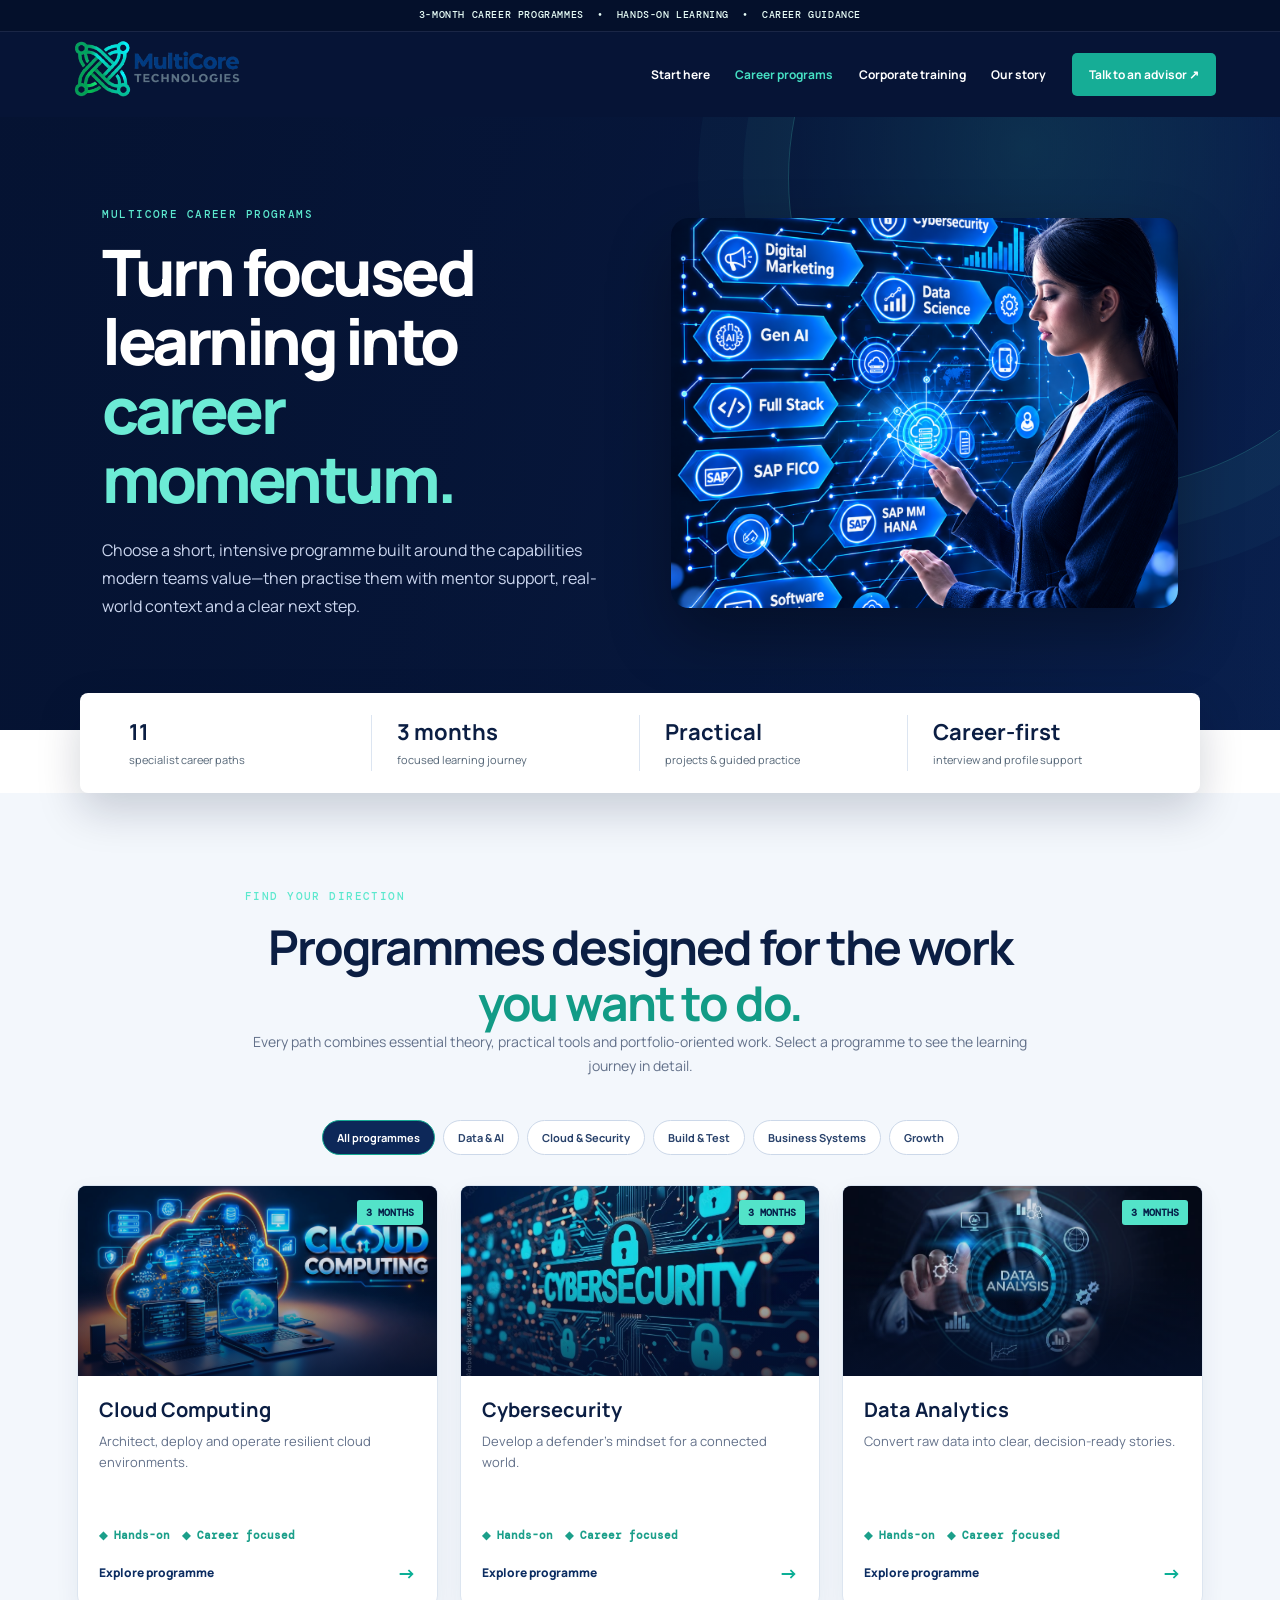
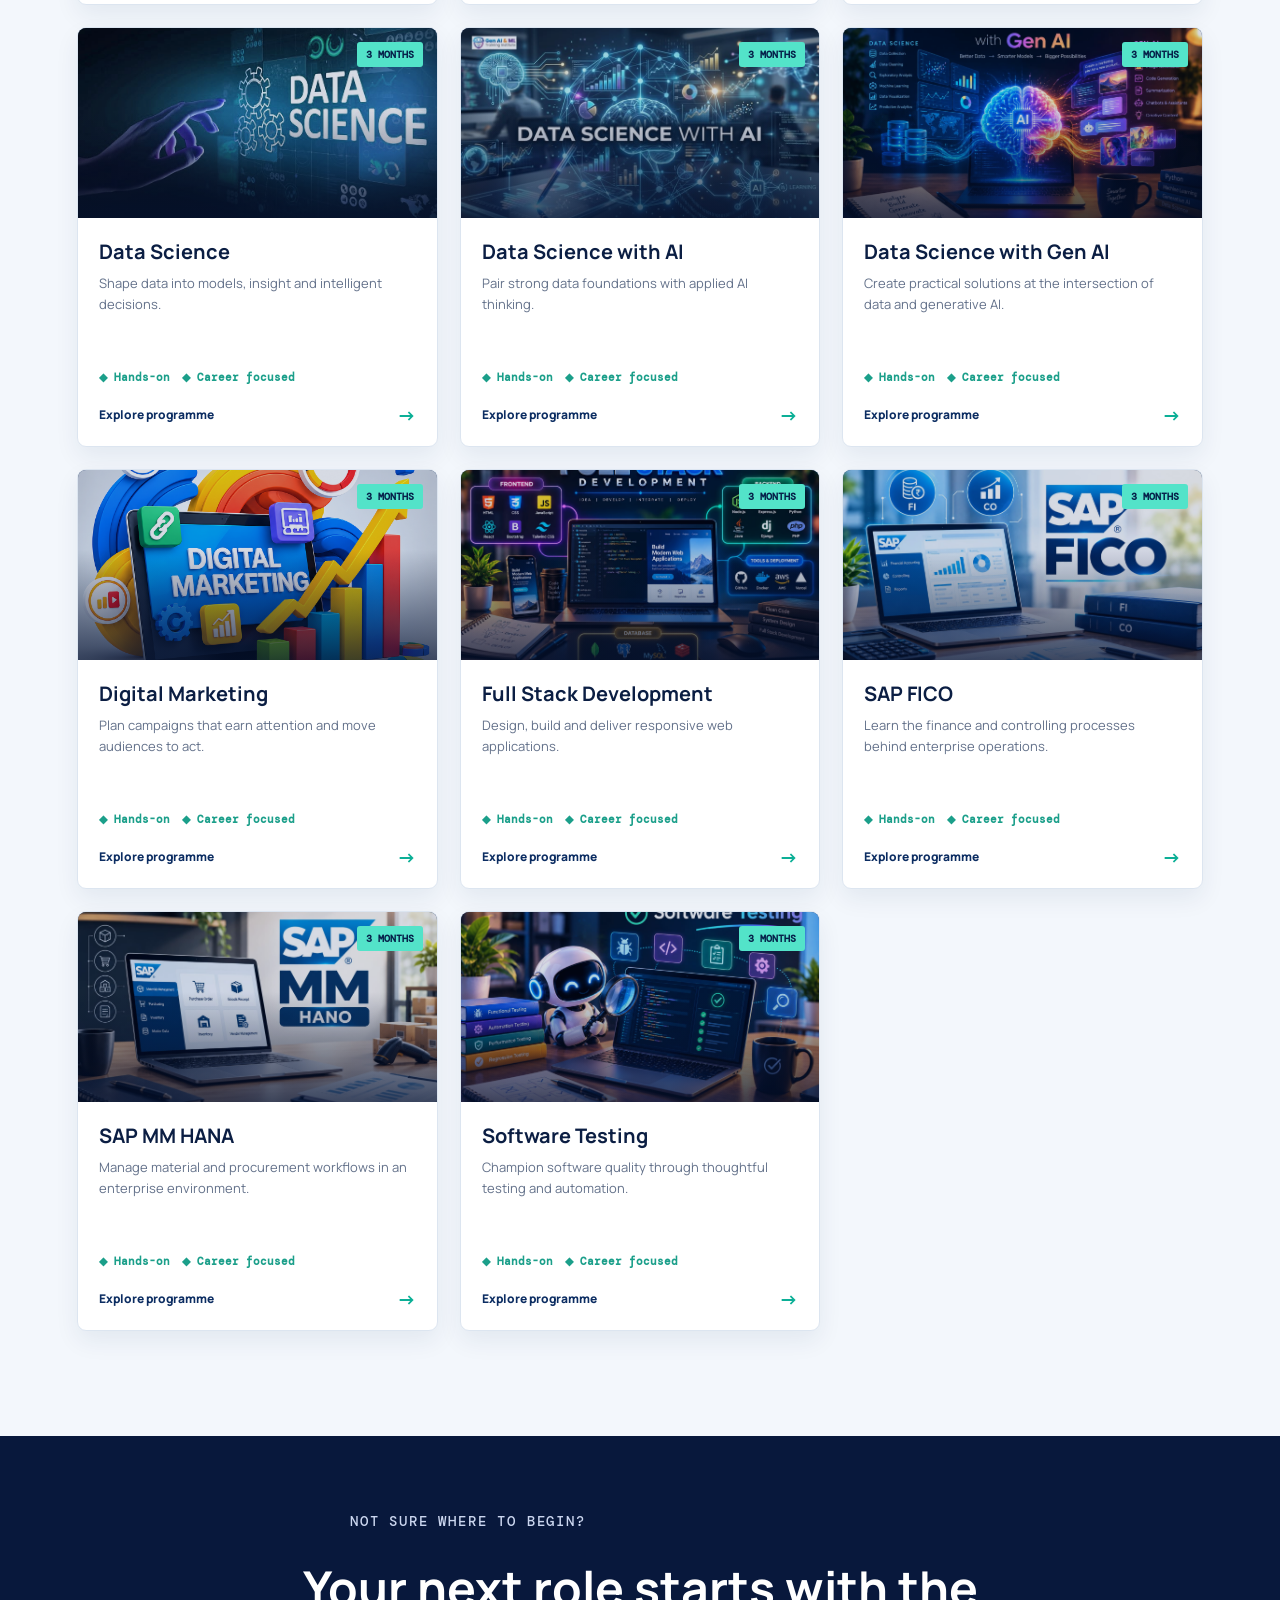
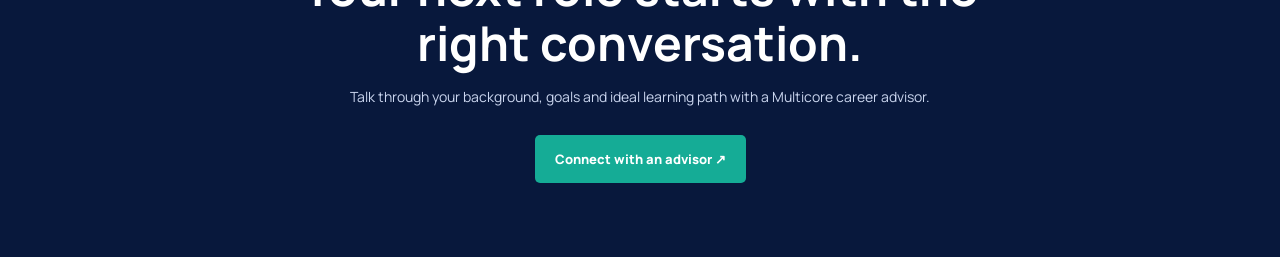
==== commit ff393a60: "Initial commit" ====
--- a/career-programs.html
+++ b/career-programs.html
@@ -11,7 +11,9 @@
   <link href="https://fonts.googleapis.com/css2?family=DM+Mono:wght@400;500&family=Manrope:wght@400;500;600;700;800&display=swap" rel="stylesheet" />
   <link rel="stylesheet" href="styles.css" />
   <link rel="stylesheet" href="protection.css" />
+  <link rel="stylesheet" href="responsive.css" />
   <script src="seo-protection.js" defer></script>
+  <script src="responsive.js" defer></script>
   <style>
     :root{--cp-navy:#061436;--cp-blue:#0d2859;--cp-mint:#46e0c4;--cp-ink:#0b1e43;--cp-soft:#f3f7fc}
     *{box-sizing:border-box}body{margin:0;color:var(--cp-ink);font-family:Manrope,Arial,sans-serif;background:#fff}.cp-top{padding:8px 5vw;background:#04102b;color:#e9fff9;text-align:center;font:500 10px/1.45 "DM Mono",monospace;letter-spacing:.06em}.cp-nav{height:86px;padding:0 5vw;display:flex;align-items:center;gap:30px;background:var(--cp-navy);border-top:1px solid rgba(255,255,255,.08)}.cp-nav img{width:182px;height:auto}.cp-nav nav{margin-left:auto;display:flex;align-items:center;gap:clamp(14px,2vw,32px)}.cp-nav a{color:#fff;text-decoration:none;font-size:12px;font-weight:700}.cp-nav .active{color:var(--cp-mint)}.cp-nav .talk{padding:13px 17px;background:#16ad96;border-radius:5px}.cp-hero{min-height:435px;padding:76px 8vw 60px;position:relative;overflow:hidden;color:#fff;background:radial-gradient(circle at 80% 5%,rgba(57,226,197,.25),transparent 24%),linear-gradient(115deg,#07143a,#0c2860)}.cp-hero:after{content:"";position:absolute;width:620px;height:620px;border:1px solid rgba(84,234,208,.22);border-radius:50%;right:-130px;top:-250px;box-shadow:0 0 0 45px rgba(74,225,200,.04),0 0 0 90px rgba(74,225,200,.03)}.eyebrow{margin:0 0 16px;color:#5ce8ce;font:500 11px "DM Mono",monospace;letter-spacing:.13em;text-transform:uppercase}.cp-hero h1{position:relative;z-index:1;max-width:760px;margin:0;font-size:clamp(40px,5vw,69px);line-height:1.08;letter-spacing:-.055em}.cp-hero h1 em{color:#6cebd5;font-style:normal}.cp-hero p:not(.eyebrow){position:relative;z-index:1;max-width:600px;margin:23px 0 0;color:#cbd6ef;font-size:16px;line-height:1.75}.cp-stats{position:relative;z-index:2;max-width:1120px;margin:-37px auto 0;padding:22px 24px;display:grid;grid-template-columns:repeat(4,1fr);background:#fff;border-radius:8px;box-shadow:0 18px 44px rgba(4,16,43,.18)}.cp-stats div{padding:2px 25px;border-right:1px solid #dce5f1}.cp-stats div:last-child{border:0}.cp-stats strong{display:block;font-size:22px}.cp-stats span{font-size:11px;color:#567;line-height:1.45}.programmes{padding:96px 6vw 105px;background:var(--cp-soft)}.section-head{max-width:790px;margin:0 auto 42px;text-align:center}.section-head h2{margin:0;font-size:clamp(30px,4vw,48px);line-height:1.16;letter-spacing:-.045em}.section-head h2 em{font-style:normal;color:#129b86}.section-head p:not(.eyebrow){color:#63718a;font-size:14px;line-height:1.7}.filter-row{display:flex;justify-content:center;flex-wrap:wrap;gap:8px;margin-bottom:30px}.filter-row button{border:1px solid #ccd8e9;border-radius:99px;padding:9px 14px;background:#fff;color:#29426b;font:700 11px Manrope;cursor:pointer}.filter-row button.is-active,.filter-row button:hover{border-color:#14aa93;background:#0d2859;color:#fff}.course-grid{max-width:1200px;margin:auto;display:grid;grid-template-columns:repeat(3,1fr);gap:22px}.course-card{display:flex;flex-direction:column;color:inherit;text-decoration:none;min-height:420px;overflow:hidden;background:#fff;border:1px solid #dce5f0;border-radius:9px;box-shadow:0 10px 24px rgba(20,43,80,.07);transition:transform .2s,box-shadow .2s}.course-card:hover{transform:translateY(-6px);box-shadow:0 18px 36px rgba(20,43,80,.15)}.course-card__image{height:190px;position:relative;overflow:hidden;background:#0b2456}.course-card__image img{width:100%;height:100%;object-fit:cover;opacity:.84;transition:transform .3s}.course-card:hover img{transform:scale(1.06)}.course-card__image:after{content:"";position:absolute;inset:0;background:linear-gradient(180deg,transparent 42%,rgba(4,17,46,.72))}.course-card__tag{position:absolute;z-index:1;right:14px;top:14px;padding:6px 9px;border-radius:3px;background:#53e3c9;color:#06214a;font:700 10px "DM Mono",monospace}.course-card__body{padding:21px 21px 18px;display:flex;flex:1;flex-direction:column}.course-card h3{margin:0 0 9px;font-size:20px;line-height:1.25}.course-card p{margin:0;color:#63718a;font-size:13px;line-height:1.65}.course-card__meta{display:flex;gap:12px;margin-top:auto;padding-top:17px;color:#1b9f8a;font:700 11px "DM Mono",monospace}.course-card__link{margin-top:18px;display:flex;justify-content:space-between;align-items:center;color:#0c2d62;text-decoration:none;font-size:12px;font-weight:800}.course-card__link span{font-size:19px;color:#0baf96}.cp-cta{padding:74px 8vw;background:#08183c;color:#fff;text-align:center}.cp-cta h2{max-width:780px;margin:0 auto 14px;font-size:clamp(30px,4vw,48px);line-height:1.16}.cp-cta p{max-width:580px;margin:0 auto 26px;color:#cbd6ef;font-size:14px;line-height:1.7}.cp-cta a{display:inline-block;padding:15px 20px;background:#15ac96;border-radius:5px;color:#fff;text-decoration:none;font-size:13px;font-weight:800}@media(max-width:850px){.cp-nav nav{display:none}.cp-nav{justify-content:space-between}.cp-stats{margin:-25px 20px 0;grid-template-columns:1fr 1fr;gap:15px}.cp-stats div:nth-child(2){border:0}.course-grid{grid-template-columns:1fr 1fr}.programmes{padding:70px 5vw}.cp-hero{padding-left:6vw}}@media(max-width:540px){.cp-nav{height:70px}.cp-nav img{width:150px}.cp-hero{min-height:390px;padding:65px 7vw}.cp-stats{padding:17px 7px}.cp-stats div{padding:2px 14px}.cp-stats strong{font-size:18px}.course-grid{grid-template-columns:1fr}.course-card{min-height:390px}.course-card__image{height:180px}}
--- a/responsive.css
+++ b/responsive.css
@@ -0,0 +1,8 @@
+/* Shared responsive navigation and small-screen safeguards. */
+html{scroll-padding-top:110px}img,video{max-width:100%}button:focus-visible,a:focus-visible{outline:3px solid #42e1c5;outline-offset:3px}
+.mobile-menu-toggle{display:none;border:1px solid rgba(255,255,255,.35);border-radius:6px;background:transparent;color:#fff;width:44px;height:44px;padding:0;place-items:center;position:relative;z-index:12}.mobile-menu-toggle span,.mobile-menu-toggle::before,.mobile-menu-toggle::after{content:"";display:block;width:19px;height:2px;background:currentColor;border-radius:2px;transition:transform .2s ease,opacity .2s ease}.mobile-menu-toggle span{margin:4px 0}.nav-is-open .mobile-menu-toggle span{opacity:0}.nav-is-open .mobile-menu-toggle::before{transform:translateY(6px) rotate(45deg)}.nav-is-open .mobile-menu-toggle::after{transform:translateY(-6px) rotate(-45deg)}
+@media (max-width:850px){.mobile-menu-toggle{display:grid}.site-header,.cp-nav{position:sticky!important;top:0;z-index:30}.site-header .desktop-nav,.cp-nav nav{display:flex!important;position:fixed;z-index:11;top:0;right:0;bottom:0;width:min(340px,86vw);margin:0;padding:105px 30px 32px;flex-direction:column;align-items:stretch;gap:7px;background:#071436;box-shadow:-18px 0 50px rgba(0,0,0,.32);transform:translateX(102%);transition:transform .25s ease;overflow-y:auto}.cp-nav nav{background:#061436}.nav-is-open .desktop-nav,.nav-is-open nav{transform:translateX(0)}.site-header .desktop-nav a,.cp-nav nav a{font-size:14px;padding:13px 4px;border-bottom:1px solid rgba(255,255,255,.12)}.site-header .desktop-nav .talk,.cp-nav nav .talk{margin-top:10px;padding:13px 15px;text-align:center;border:0}.site-header::after,.cp-nav::after{content:"";position:fixed;inset:0;z-index:10;background:rgba(1,8,27,.55);opacity:0;visibility:hidden;transition:opacity .25s ease,visibility .25s ease}.site-header.nav-is-open::after,.cp-nav.nav-is-open::after{opacity:1;visibility:visible}body.nav-menu-open{overflow:hidden}.site-header .header-action{margin-left:auto;margin-right:10px}.cp-nav{gap:12px}.cp-nav>a:first-child{margin-right:auto}.cp-nav .mobile-menu-toggle{flex:0 0 auto}.hero-copy,.corp-copy,.cp-hero__copy{min-width:0}}
+@media (max-width:540px){html{scroll-padding-top:82px}.site-header .header-action{display:none}.site-header,.cp-nav{padding-left:7vw;padding-right:7vw}.site-header .desktop-nav,.cp-nav nav{width:min(340px,90vw);padding:92px 24px 28px}.hero-actions .primary-button,.hero-actions .text-button,.corp-actions .primary-button,.corp-actions .text-button{max-width:100%;white-space:normal}footer{gap:12px;flex-wrap:wrap}}
+/* The corporate page moves off its desktop navigation slightly earlier. */
+@media (min-width:851px) and (max-width:1050px){.corporate-page .mobile-menu-toggle{display:grid}.corporate-page .site-header .desktop-nav{display:flex!important;position:fixed;z-index:11;top:0;right:0;bottom:0;width:min(340px,86vw);margin:0;padding:105px 30px 32px;flex-direction:column;align-items:stretch;gap:7px;background:#071436;box-shadow:-18px 0 50px rgba(0,0,0,.32);transform:translateX(102%);transition:transform .25s ease;overflow-y:auto}.corporate-page .site-header.nav-is-open .desktop-nav{transform:translateX(0)}.corporate-page .site-header .desktop-nav a{font-size:14px;padding:13px 4px;border-bottom:1px solid rgba(255,255,255,.12)}.corporate-page .site-header::after{content:"";position:fixed;inset:0;z-index:10;background:rgba(1,8,27,.55);opacity:0;visibility:hidden;transition:opacity .25s ease,visibility .25s ease}.corporate-page .site-header.nav-is-open::after{opacity:1;visibility:visible}.corporate-page.nav-menu-open{overflow:hidden}}
+@media (prefers-reduced-motion:reduce){.mobile-menu-toggle span,.mobile-menu-toggle::before,.mobile-menu-toggle::after,.site-header .desktop-nav,.cp-nav nav,.site-header::after,.cp-nav::after{transition:none}}
